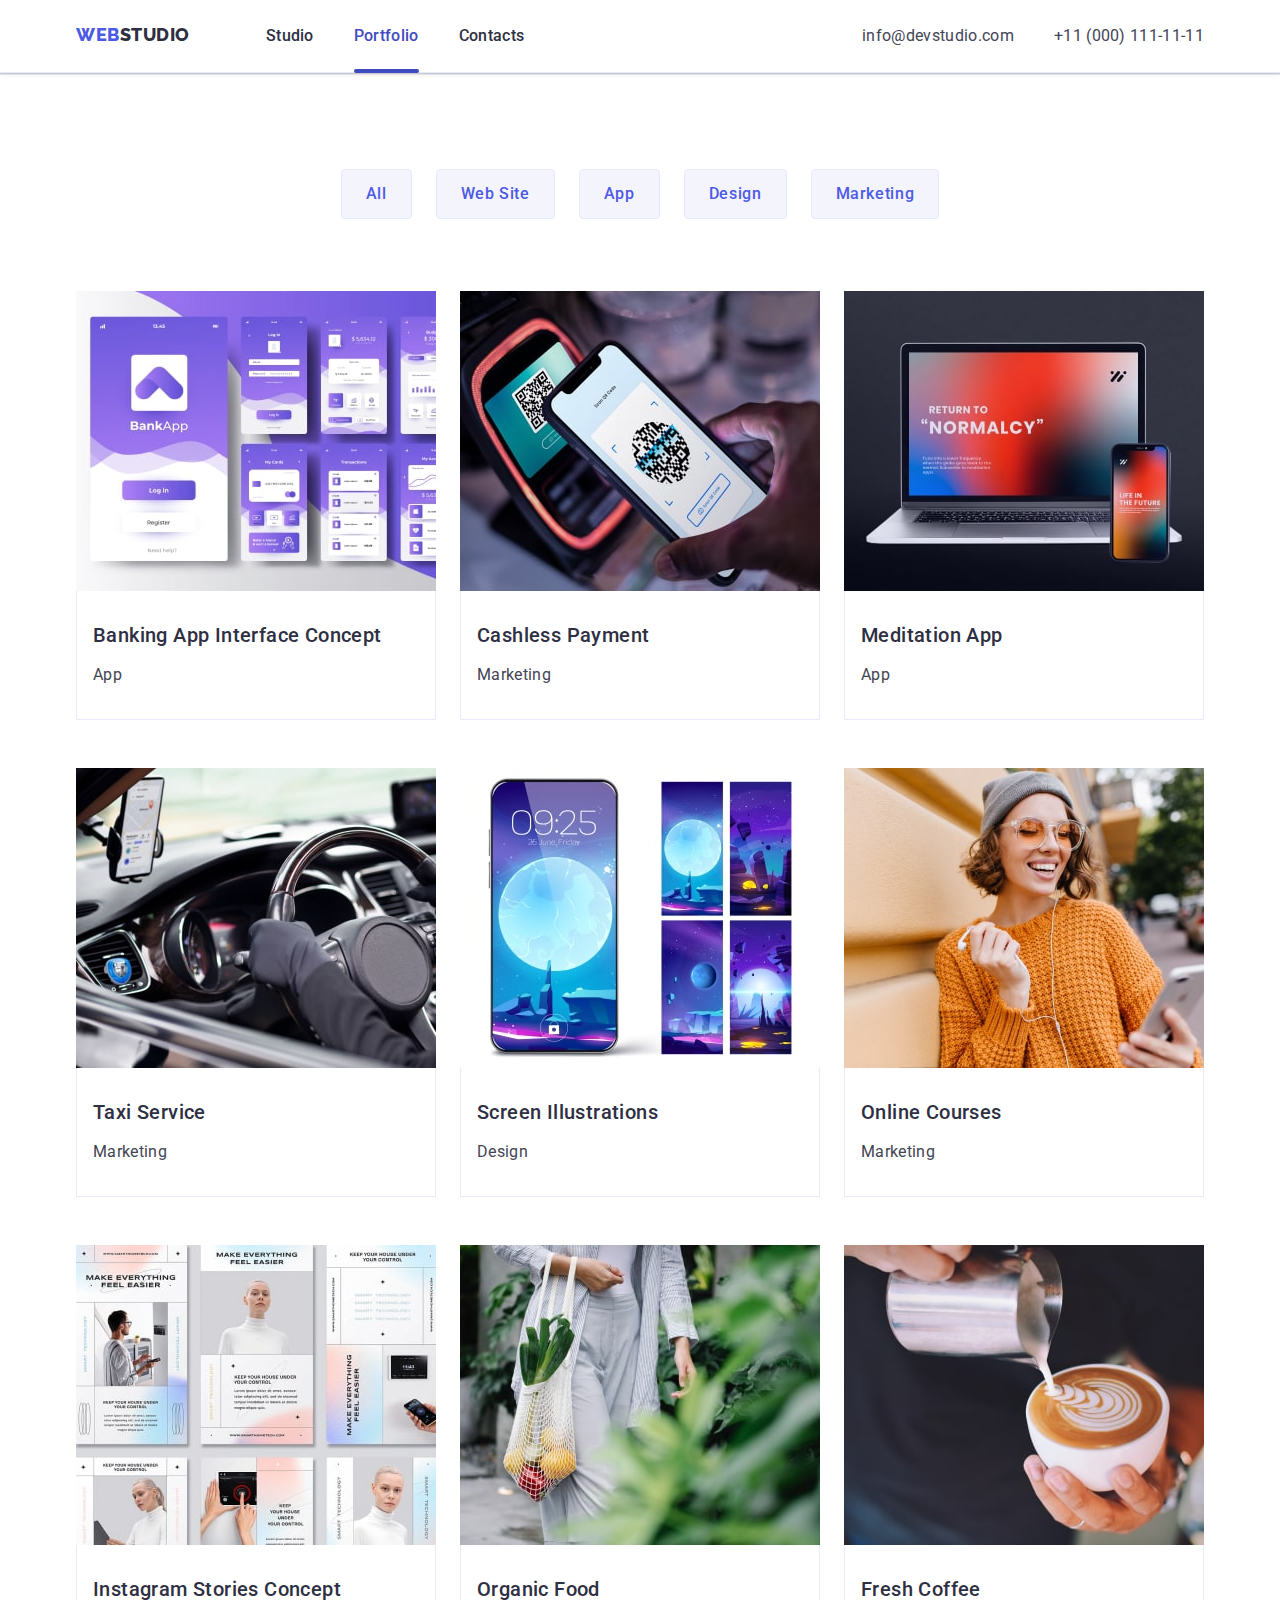
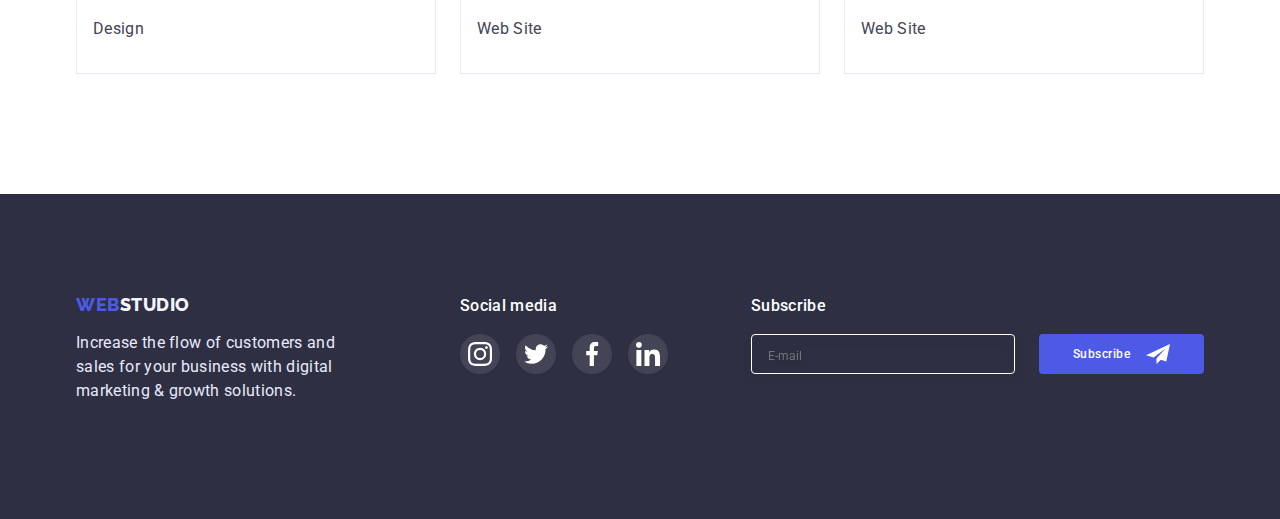
==== portfolio.html @ e629ff47 "Initial commit" ====
<!DOCTYPE html>
<html lang="en">
  <head>
    <meta charset="UTF-8" />
    <meta http-equiv="X-UA-Compatible" content="IE=edge" />
    <meta name="viewport" content="width=device-width, initial-scale=1.0" />
    <title>Portfolio</title>
    <link rel="preconnect" href="https://fonts.googleapis.com" />
    <link rel="preconnect" href="https://fonts.gstatic.com" crossorigin />
    <link href="https://fonts.googleapis.com/css2?family=Raleway:wght@800&family=Roboto:wght@400;500;700&display=swap" rel="stylesheet" />
    <!-- normalizer -->
    <link rel="stylesheet" href="https://cdnjs.cloudflare.com/ajax/libs/modern-normalize/1.1.0/modern-normalize.min.css" />
    <!--  -->
    <link rel="stylesheet" href="./css/styles.css" />
  </head>
  <body>
    <!--! the HEADER for everyone -->
    <header class="header-site">
      <div class="container header-container">
        <nav class="nav-site">
          <!-- Logo -->
          <a class="logo link" href="./index.html">Web<span class="logo-studio-header">Studio</span> </a>
          <ul class="menu list">
            <li class="menu-item"><a class="menu-link link" href="./index.html">Studio</a></li>
            <li class="menu-item"><a class="menu-link link current" href="./portfolio.html">Portfolio</a></li>
            <li class="menu-item"><a class="menu-link link" href="">Contacts</a></li>
            <!-- current вказує на поточну сторінку -->
          </ul>
        </nav>
        <address class="contacts">
          <ul class="contacts-list list">
            <li class="contacts-item"><a class="contacts-link link" href="mailto:info@devstudio.com">info@devstudio.com</a></li>
            <li class="contacts-item"><a class="contacts-link link" href="tel:+110001111111">+11 (000) 111-11-11</a></li>
          </ul>
        </address>
      </div>
    </header>
    <!--! MAIN -->
    <main>
      <!--? Our projects -->
      <section class="projects">
        <div class="container">
          <!-- Hidden header -->
          <h1 class="hidden-header">Portfolio</h1>
          <!-- Filter -->
          <ul class="selection-portfolio list">
            <li class="selection-item"><button class="selection-btn" type="button">All</button></li>
            <li class="selection-item"><button class="selection-btn" type="button">Web Site</button></li>
            <li class="selection-item"><button class="selection-btn" type="button">App</button></li>
            <li class="selection-item"><button class="selection-btn" type="button">Design</button></li>
            <li class="selection-item"><button class="selection-btn" type="button">Marketing</button></li>
          </ul>
          <!-- Photo gallery of projects -->
          <ul class="projects-list list">
            <li cl.ass="projects-item">
              <a class="projects-link link" href="">
                <div class="projects_wrapper_overlay">
                  <img src="./images/portfolio/banking-app-interface11.jpg" alt="Banking App Screenshots" width="360" height="300" />
                  <p class="projects_overlay">14 Stylish and User-Friendly App Design Concepts · Task Manager App · Calorie Tracker App · Exotic Fruit Ecommerce App · Cloud Storage App</p>
                </div>
                <div class="projects-info">
                  <h2 class="subtitle">Banking App Interface Concept</h2>
                  <p class="projects-text">App</p>
                </div>
              </a>
            </li>
            <li cl.ass="projects-item">
              <a class="projects-link link" href="">
                <div class="projects_wrapper_overlay">
                  <img src="./images/portfolio/cashless-payment12.jpg" alt="laptop and phone with cashless payment application" width="360" height="300" />
                  <p class="projects_overlay">14 Stylish and User-Friendly App Design Concepts · Task Manager App · Calorie Tracker App · Exotic Fruit Ecommerce App · Cloud Storage App</p>
                </div>
                <div class="projects-info">
                  <h2 class="subtitle">Cashless Payment</h2>
                  <p class="projects-text">Marketing</p>
                </div>
              </a>
            </li>
            <li cl.ass="projects-item">
              <a class="projects-link link" href="">
                <div class="projects_wrapper_overlay">
                  <img src="./images/portfolio/meditaion-app13.jpg" alt="laptop and phone with meditation app" width="360" height="300" />
                  <p class="projects_overlay">14 Stylish and User-Friendly App Design Concepts · Task Manager App · Calorie Tracker App · Exotic Fruit Ecommerce App · Cloud Storage App</p>
                </div>
                <div class="projects-info">
                  <h2 class="subtitle">Meditation App</h2>
                  <p class="projects-text">App</p>
                </div>
              </a>
            </li>
            <li cl.ass="projects-item">
              <a class="projects-link link" href="">
                <div class="projects_wrapper_overlay">
                  <img src="./images/portfolio/taxi-service21.jpg" alt="taxi app phone" width="360" height="300" />
                  <p class="projects_overlay">14 Stylish and User-Friendly App Design Concepts · Task Manager App · Calorie Tracker App · Exotic Fruit Ecommerce App · Cloud Storage App</p>
                </div>
                <div class="projects-info">
                  <h2 class="subtitle">Taxi Service</h2>
                  <p class="projects-text">Marketing</p>
                </div>
              </a>
            </li>
            <li cl.ass="projects-item">
              <a class="projects-link link" href="">
                <div class="projects_wrapper_overlay">
                  <img src="./images/portfolio/screen-illustrations22.jpg" alt="phone screen pictures" width="360" height="300" />
                  <p class="projects_overlay">14 Stylish and User-Friendly App Design Concepts · Task Manager App · Calorie Tracker App · Exotic Fruit Ecommerce App · Cloud Storage App</p>
                </div>
                <div class="projects-info">
                  <h2 class="subtitle">Screen Illustrations</h2>
                  <p class="projects-text">Design</p>
                </div>
              </a>
            </li>
            <li cl.ass="projects-item">
              <a class="projects-link link" href="">
                <div class="projects_wrapper_overlay">
                  <img src="./images/portfolio/online-courses23.jpg" alt="girl looking at the phone" width="360" height="300" />
                  <p class="projects_overlay">14 Stylish and User-Friendly App Design Concepts · Task Manager App · Calorie Tracker App · Exotic Fruit Ecommerce App · Cloud Storage App</p>
                </div>
                <div class="projects-info">
                  <h2 class="subtitle">Online Courses</h2>
                  <p class="projects-text">Marketing</p>
                </div>
              </a>
            </li>
            <li class="projects-item">
              <a class="projects-link link" href="">
                <div class="projects_wrapper_overlay">
                  <img src="./images/portfolio/instagram-concept31.jpg" alt="instagram stories" width="360" height="300" />
                  <p class="projects_overlay">14 Stylish and User-Friendly App Design Concepts · Task Manager App · Calorie Tracker App · Exotic Fruit Ecommerce App · Cloud Storage App</p>
                </div>
                <div class="projects-info">
                  <h2 class="subtitle">Instagram Stories Concept</h2>
                  <p class="projects-text">Design</p>
                </div>
              </a>
            </li>
            <li cl.ass="projects-item">
              <a class="projects-link link" href="">
                <div class="projects_wrapper_overlay">
                  <img src="./images/portfolio/organic-food32.jpg" alt="fruits and vegetables in a bag" width="360" height="300" />
                  <p class="projects_overlay">14 Stylish and User-Friendly App Design Concepts · Task Manager App · Calorie Tracker App · Exotic Fruit Ecommerce App · Cloud Storage App</p>
                </div>
                <div class="projects-info">
                  <h2 class="subtitle">Organic Food</h2>
                  <p class="projects-text">Web Site</p>
                </div>
              </a>
            </li>
            <li cl.ass="projects-item">
              <a class="projects-link link" href="">
                <div class="projects_wrapper_overlay">
                  <img src="./images/portfolio/fresh-coffee33.jpg" alt="cup of coffee" width="360" height="300" />
                  <p class="projects_overlay">14 Stylish and User-Friendly App Design Concepts · Task Manager App · Calorie Tracker App · Exotic Fruit Ecommerce App · Cloud Storage App</p>
                </div>
                <div class="projects-info">
                  <h2 class="subtitle">Fresh Coffee</h2>
                  <p class="projects-text">Web Site</p>
                </div>
              </a>
            </li>
          </ul>
        </div>
      </section>
    </main>
    <!--! the FOOTER for everyone -->
    <footer class="footer-site">
      <div class="container footer-cotainer">
        <!-- Logo -->
        <div class="footer-info">
          <a class="logo logo-footer link" href="./index.html">Web<span class="logo-studio-footer">Studio</span> </a>
          <p class="footer-text">Increase the flow of customers and sales for your business with digital marketing & growth solutions.</p>
        </div>

        <!-- footer contacts in social networks footer -->
        <div class="footer-social-icon">
          <h4 class="footer-social-title">Social media</h4>
          <ul class="footer-social-icon-list list">
            <li class="footer-social-icon-item">
              <a class="footer-social-icon-link" href="#">
                <svg class="footer-social-icon-img">
                  <use href="./images/decor/icons.svg#icon-instagram"></use>
                </svg>
              </a>
            </li>
            <li class="footer-social-icon-item">
              <a class="footer-social-icon-link" href="#">
                <svg class="footer-social-icon-img">
                  <use href="./images/decor/icons.svg#icon-twitter"></use>
                </svg>
              </a>
            </li>
            <li class="footer-social-icon-item">
              <a class="footer-social-icon-link" href="#">
                <svg class="footer-social-icon-img">
                  <use href="./images/decor/icons.svg#icon-facebook"></use>
                </svg>
              </a>
            </li>
            <li class="footer-social-icon-item">
              <a class="footer-social-icon-link" href="#">
                <svg class="footer-social-icon-img">
                  <use href="./images/decor/icons.svg#icon-linkedin"></use>
                </svg>
              </a>
            </li>
          </ul>
        </div>
        <!-- / footer contacts in social networks -->

        <!-- ********** footer-subscribe-form****** -->

        <form class="footer-subscribe-form">
          <p class="subscribe-text">Subscribe</p>

          <div class="subscribe-wrapper">
            <input class="footer-subscribe-input" name="subscribe-email" type="email" required placeholder="E-mail" />
            <button type="submit" class="subscribe-btn">
              Subscribe
              <svg class="icon-subscribe-btn">
                <use href="./images/decor/icons.svg#icon-subscribe"></use>
              </svg>
            </button>
          </div>
        </form>

        <!-- ********** / footer-subscribe-form****** -->
      </div>
    </footer>
  </body>
</html>
---- css/styles.css ----
:root {
  --color-dark: #2e2f42;
  --color-text: #434455;
  --color-primary-brand: #4d5ae5;
  --color-pressed-state: #404bbf;
  --color-accent: #e7e9fc;
  --color-light: #f4f4fd;
  --color-title-site: #ffffff;
  --color-grey-icon: #8e8f99;
  --color-window: #fcfcfc;
  --default-big-gap: 120px;
  --default-small-gap: 24px;
  --transition-dur-and-fun: 250ms cubic-bezier(0.4, 0, 0.2, 1);
}

body {
  font-family: "Roboto", sans-serif;
  /* paragraph text color */
  font-size: 16px;
  line-height: 1.5;
  letter-spacing: 0.02em;
  color: var(--color-text);
}

/*! ********************** COMPONENTS ***********************/
h1,
h2,
h3,
h4 p {
  margin-top: 0;
  margin-bottom: 0;
}

img {
  display: block;
  max-width: 100%;
  height: auto;
}

button {
  cursor: pointer;
}

.list {
  list-style: none;
  margin-top: 0;
  margin-bottom: 0;
  padding-left: 0;
}

.link {
  text-decoration: none;
}
.container {
  width: 1158px;
  padding-left: 15px;
  padding-right: 15px;
  margin: 0 auto;
}
.hidden-header {
  /* display: none; */
  position: absolute;
  width: 1px;
  height: 1px;
  margin: -1px;
  border: 0;
  padding: 0;
  white-space: nowrap;
  clip-path: inset(100%);
  clip: rect(0 0 0 0);
  overflow: hidden;
}

.subtitle {
  margin-bottom: calc(var(--default-small-gap) / 3);
  font-weight: 500;
  font-size: 20px;
  line-height: 1.2;
  letter-spacing: 0.02em;
  color: var(--color-dark);
}
.title {
  margin-bottom: calc(3 * (var(--default-small-gap)));
  font-size: 36px;
  line-height: 1.11;
  letter-spacing: 0.02em;
  text-transform: capitalize;
  color: var(--color-dark);
  text-align: center;
}
.profession {
  font-size: 16px;
}

/* Хоч ця якість по замовченню від браузера + наслідується від body але задала чтоб виконати вимоги автоперевірки */
/*! ********************** / COMPONENTS ***********************/

/*! ***************** HEADER (for everyone)******************/
.header-site {
  padding-top: var(--default-small-gap);
  padding-bottom: var(--default-small-gap);
  background-color: var(--color-title-site);
  border-bottom: 1px solid var(--color-accent);
  box-shadow: 0px 2px 1px rgba(46, 47, 66, 0.08), 0px 1px 1px rgba(46, 47, 66, 0.16), 0px 1px 6px rgba(46, 47, 66, 0.08);
}

.header-container {
  display: flex;
  justify-content: space-between;
  align-items: center;
}

.nav-site {
  display: flex;
}

/*?============== Logo  ==============*/
/*== components for all logs ==*/
.logo {
  margin-right: 76px;
  font-family: "Raleway", sans-serif;
  font-weight: 800;
  font-size: 18px;
  line-height: 1.17;
  /* Хоч на проекті у figma стоїть 24рх. А 24:18 =1.33 але задала  1.17чтоб виконати вимоги автоперевірки */
  text-transform: uppercase;
  letter-spacing: 0.03em;
  color: var(--color-primary-brand);
}

/*== / for all logs ==*/

.logo-studio-header {
  color: var(--color-dark);
}

/*?============== / Logo  ==============*/

/*?============== Menu  ==============*/
.menu-link {
  font-weight: 500;
  font-size: 16px;
  line-height: 1.5;
  letter-spacing: 0.02em;
  color: var(--color-dark);
  transition: color var(--transition-dur-and-fun);
  position: relative;
}

.menu-link:hover,
.menu-link:focus,
.menu-link:active {
  color: var(--color-pressed-state);
}

.menu {
  display: flex;
  gap: 40px;
}

.current::after {
  content: "";
  display: block;
  width: 100%;
  height: 4px;
  background: var(--color-pressed-state);
  border-radius: 2px;

  position: absolute;
  left: 0;
  bottom: 0;
  transform: translateY(28px);
}

.menu-link.current {
  color: var(--color-pressed-state);
}

/*?============== / Menu  ==============*/

/*?============== Contacts  ==============*/

.contacts {
  font-style: normal;
}

.contacts-list {
  display: flex;
  gap: 40px;
}

.contacts-link {
  line-height: 1.5;
  letter-spacing: 0.02em;
  color: var(--color-text);
  transition: color var(--transition-dur-and-fun);
}

.contacts-link:hover,
.contacts-link:focus {
  color: var(--color-pressed-state);
}

/*?============== / Contacts  ==============*/
/*! ********************** / HEADER ***********************/

/*%%%%%%%%%%%%%%%%%%%%%%%% MAIN PAGE %%%%%%%%%%%%%%%%%%%%%%%%*/

/*! ********************** MAIN INDEX  ***********************/
/*?============== Hero  ==============*/
.hero {
  background-color: var(--color-dark);
  background-image: linear-gradient(rgba(46, 47, 66, 0.7), rgba(46, 47, 66, 0.7)), url(../images/decor/hero.jpg);

  background-position: center;
  background-size: cover;
  background-repeat: no-repeat;

  max-width: 1440px;
  height: 600px;
  margin-left: auto;
  margin-right: auto;
  text-align: center;
  padding-top: 188px;
  padding-bottom: 188px;
}

.title-site {
  display: block;
  max-width: 496px;
  margin: 0 auto calc(2 * var(--default-small-gap));
  font-size: 56px;
  line-height: 1.07;
  text-align: center;
  letter-spacing: 0.02em;
  color: var(--color-title-site);
}

.order-btn {
  padding: 16px 32px;
  min-width: 169px;
  background: var(--color-primary-brand);
  box-shadow: 0px 4px 4px rgba(0, 0, 0, 0.15);
  border-radius: 4px;
  border: none;

  /* Button Text */
  font-family: inherit;
  font-style: normal;
  font-weight: 500;
  font-size: 16px;
  line-height: 1.5;
  letter-spacing: 0.04em;
  color: var(--color-title-site);
  transition: background-color var(--transition-dur-and-fun);
}

.order-btn:hover,
.order-btn:focus {
  background-color: var(--color-pressed-state);
}

/*?============== / 1 Hero  ==============*/

/*?=========== 2 About our company  ===========*/
/* Styles for <h2 class="hidden-header">, <h3 class="subtitle"> are defined in the COMPONENTS section. <p> inherits styles from body */

.about-company {
  padding-top: var(--default-big-gap);
  padding-bottom: var(--default-big-gap);
}

.about-company-list {
  display: flex;
  gap: var(--default-small-gap);
}

.about-company-item {
  width: calc((100% -3 * var(--default-small-gap)) / 4);
}

/* .about-company-item:not(:last-child) {
  margin-right: 24px;
} */
.about-company-icon {
  display: flex;

  /* width: 264px; */

  height: 112px;
  padding: 0;
  margin-bottom: 8px;
  background: var(--color-light);
  border-radius: 4px;
  justify-content: center;
  align-items: center;
}

.company-icon {
  width: 64px;
  height: 64px;
}

/*?=========== / About our company  ===========*/

/*?=========== 3 What are we doing  ===========*/
/* Styles for <h2 class="title"> are defined in the COMPONENTS section. */
.doing {
  padding-bottom: var(--default-big-gap);
}

.doing-list {
  display: flex;
  gap: var(--default-small-gap);
}

/* .doing-item:not(:last-child) {
  padding-right: 24px;
} */
/*?=========== / What are we doing  ===========*/

/*?=========== 4 Our Team  ===========*/
.team {
  background-color: var(--color-light);
  padding-top: var(--default-big-gap);
  padding-bottom: var(--default-big-gap);
}

/* Styles for <h2 class="title">,  <h3 class="subtitle"> are defined in the COMPONENTS section. <p> inherits styles from body */

.team-list {
  display: flex;

  gap: var(--default-small-gap);
}

.team-item {
  flex-basis: calc((100% - 3 * var(--default-small-gap)) / 4);
  box-shadow: 0px 1px 6px rgba(46, 47, 66, 0.08), 0px 1px 1px rgba(46, 47, 66, 0.16), 0px 2px 1px rgba(46, 47, 66, 0.08);
  border-radius: 0px 0px 4px 4px;
}

.team-info {
  background-color: var(--color-title-site);
  text-align: center;
  padding: 32px 0;
  border-radius: 0px 0px 4px 4px;
}

/* .team-item:not(:last-child) {
  margin-right: 24px;
} */
.profession {
  text-align: center;
  margin-bottom: calc(var(--default-small-gap) / 3);
}

/* <!-- contacts in social networks --> */

.social-icon-list {
  display: flex;
  margin: 0;
  padding: 0;

  justify-content: center;
  gap: var(--default-small-gap);
}

.social-icon-item {
  width: 40px;
  height: 40px;
}

.social-icon-link {
  width: 100%;
  height: 100%;
  margin: 0;
  padding: 0;
  display: flex;
  border-radius: 50%;
  background: var(--color-primary-brand);
  display: flex;
  align-items: center;
  justify-content: center;
  transition: background-color var(--transition-dur-and-fun);
}

.social-icon-img {
  width: 16px;
  height: 16px;
  fill: var(--color-title-site);
}

.social-icon-link:hover {
  background: var(--color-pressed-state);
}

/* <!-- /contacts in social networks --> */
/*?=========== / Our Team  ===========*/

/*?=========== 5 Customers  ===========*/

.customers {
  padding-top: var(--default-big-gap);
  padding-bottom: var(--default-big-gap);
  padding-left: auto;
  padding-right: auto;
}

.customers-list {
  display: flex;
  gap: var(--default-small-gap);
  margin: 0;
  padding: 0;
}

.customers-item {
  align-items: center;
  width: calc((100% - 5 * var(--default-small-gap)) / 6);
}

.customers-link {
  display: block;
  margin: 0;
  padding: 0;
  height: 88px;
  border: 1px solid var(--color-grey-icon);
  border-radius: 4px;
  display: flex;
  justify-content: center;
  align-items: center;
  /* //// */
  color: var(--color-grey-icon);
  transition: border var(--transition-dur-and-fun), color var(--transition-dur-and-fun);
}

.customers-img {
  width: 104px;
  height: 56px;
  /* fill: var(--color-grey-icon); */
  fill: currentColor;
}

.customers-link:hover,
.customers-link:focus,
.customers-link:active {
  border: 1px solid var(--color-pressed-state);
  color: var(--color-pressed-state);
}

/*! ********************* / MAIN INDEX *********************/

/*%%%%%%%%%%%%%%%%%%%%%%%% / MAIN PAGE %%%%%%%%%%%%%%%%%%%%%%%%*/

/*%%%%%%%%%%%%%%%%%%%%%%%% PORTFOLIO %%%%%%%%%%%%%%%%%%%%%%%%*/
/*! ********************  MAIN PORTFOLIO*********************/
/*?=========== Our projects  ===========*/

/* Styles for <h2 class="hidden-header">,  are defined in the COMPONENTS section. */
/*?============== Filter ==============*/

.projects {
  padding-top: 96px;
  padding-bottom: var(--default-big-gap);
}

.selection-portfolio {
  display: flex;
  justify-content: center;
  gap: var(--default-small-gap);
  margin-bottom: 72px;
}

.selection-btn {
  background: var(--color-light);
  border: 1px solid var(--color-accent);
  border-radius: 4px;
  padding: 12px 24px;

  /* Button Text */
  font-family: inherit;
  font-weight: 500;
  font-size: 16px;
  line-height: 1.5;
  letter-spacing: 0.04em;
  color: var(--color-primary-brand);
  box-shadow: none;

  transition: background-color var(--transition-dur-and-fun), color var(--transition-dur-and-fun), box-shadow var(--transition-dur-and-fun), border-color var(--transition-dur-and-fun);
}

.selection-btn:hover,
.selection-btn:focus {
  background-color: var(--color-pressed-state);
  color: var(--color-title-site);
  box-shadow: 0px 3px 1px rgba(0, 0, 0, 0.1), 0px 2px 1px rgba(0, 0, 0, 0.08), 0px 2px 2px rgba(0, 0, 0, 0.12);
  border-color: var(--color-pressed-state);
}

.selection-btn {
  cursor: pointer;
}

/*?============== / Filter ==============*/

/*?========= /Photo gallery of projects ==========*/

.projects-list {
  display: flex;
  flex-wrap: wrap;
  gap: calc(2 * var(--default-small-gap)) var(--default-small-gap);
}

.projects-item {
  flex-basis: calc((100% - 2 * var(--default-small-gap)) / 3);
}

.projects-link {
  display: block;
  box-shadow: none;
  transition: box-shadow var(--transition-dur-and-fun);
}

.projects-link:hover {
  box-shadow: 0px 1px 6px rgba(46, 47, 66, 0.08), 0px 1px 1px rgba(46, 47, 66, 0.16), 0px 2px 1px rgba(46, 47, 66, 0.08);
}

.projects-info {
  padding: 32px 16px;
  width: 100%;
  background: var(--color-title-site);
  border-left: 1px solid var(--color-accent);
  border-bottom: 1px solid var(--color-accent);
  border-right: 1px solid var(--color-accent);
}

/* Styles for  <h2 class="subtitle"> are defined in the COMPONENTS section. <p> inherits styles from body (except color)*/
.projects-text {
  color: var(--color-text);
  margin-bottom: 0;
}
.projects_wrapper_overlay {
  padding: 0;
  margin: 0;
  position: relative;
  overflow: hidden;
}

.projects_overlay {
  position: absolute;
  top: 0;
  left: 0;
  margin: 0;
  width: 100%;
  height: 100%;
  padding: 40px 32px 0 32px;

  background-color: var(--color-primary-brand);
  color: var(--color-light);
  overflow: auto;
  transform: translateY(100%);
  transition: transform var(--transition-dur-and-fun);
}

.projects-link:hover .projects_overlay,
.projects-link:focus .projects_overlay {
  transform: translateY(0%);
}

/*?========= / Photo gallery of projects ==========*/
/*! ******************** / MAIN PORTFOLIO *********************/
/*%%%%%%%%%%%%%%%%%%%%%%%% /PORTFOLIO %%%%%%%%%%%%%%%%%%%%%%%%*/

/*! ***************** FOOTER (for everyone)******************/
.footer-site {
  background: var(--color-dark);
  padding-top: 100px;
  padding-bottom: 100px;
  padding-right: 0;
  padding-left: 0;
  max-width: 1440px;
  margin-left: auto;
  margin-right: auto;
}

.footer-cotainer {
  display: flex;
}

.logo-footer {
  display: block;
  margin-right: 0;
  margin-bottom: 16px;
}

.logo-studio-footer {
  color: var(--color-light);
}

.footer-text {
  color: var(--color-accent);
}

.footer-info {
  max-width: 264px;
  margin-right: var(--default-big-gap);
}

/*************** footer-social-icon *************/
/* .footer-social-icon {
  width: 208px;
  height: 80px;
  margin-right: 80px;
} */

.footer-social-title {
  margin-top: 0;
  margin-bottom: 16px;
  font-style: normal;
  font-weight: 500;
  font-size: 16px;
  line-height: 1.5em;
  letter-spacing: 0.02em;

  color: var(--color-title-site);
}

.footer-social-icon-list {
  display: flex;
  justify-content: center;
  gap: 16px;
}

.footer-social-icon-item {
  width: 40px;
  height: 40px;
}

.footer-social-icon-link {
  width: 100%;
  height: 100%;
  margin: 0;
  padding: 0;
  display: flex;
  border-radius: 50%;
  background-color: rgba(255, 255, 255, 0.1);
  display: flex;
  align-items: center;
  justify-content: center;
  transition: background-color var(--transition-dur-and-fun);
}

.footer-social-icon-img {
  width: 24px;
  height: 24px;
  fill: var(--color-title-site);
}
.footer-social-icon-link:focus,
.footer-social-icon-link:hover {
  background-color: #31d0aa;
}
/*************** /footer-social-icon *************/

/************** footer-subscribe-form  ********/

.footer-subscribe-form {
  width: 453px;
  height: 80px;
  margin-left: auto;
  display: flex;
  flex-direction: column;
  justify-content: start;
  width: 453px;
  padding: 0;
  height: 80px;
}
.subscribe-wrapper {
  display: flex;
  gap: var(--default-small-gap);
}
.subscribe-text {
  margin-top: 0;
  margin-bottom: 16px;
  font-weight: 500;
  font-size: 16px;
  line-height: 1.5;
  letter-spacing: 0.02em;
  color: var(--color-title-site);
}

.footer-subscribe-input {
  width: 264px;
  height: 40px;
  padding: 8px 16px;
  border: 1px solid var(--color-title-site);
  filter: drop-shadow(0px 4px 4px rgba(0, 0, 0, 0.15));
  border-radius: 4px;
  background-color: transparent;
}
.footer-subscribe-input {
  color: var(--color-title-site);
}
.footer-subscribe-input::placeholder {
  font-size: 12px;
  line-height: 2;
}
.subscribe-btn {
  display: flex;
  height: 40px;
  min-width: 165px;
  align-items: center;
  justify-content: center;
  padding: 8px var(--default-small-gap);

  background: var(--color-primary-brand);
  border-radius: 4px;
  border: none;
  font-weight: 500;
  line-height: 1.5;
  letter-spacing: 0.04em;
  color: var(--color-title-site);
  font-size: 12px;
  line-height: 1.17;
  letter-spacing: 0.04em;
  transition: background-color var(--transition-dur-and-fun);
}
.icon-subscribe-btn {
  margin-left: 16px;
  width: 24px;
  height: 24px;
  fill: var(--color-title-site);
}

.subscribe-btn:hover,
.subscribe-btn:focus {
  background-color: var(--color-pressed-state);
}

/**********  / footer-subscribe-form  ********/
/*! ******************* / FOOTER ********************/

/*! <!--!#######  MODAL WINDOW    ####### --> */
.backdrop {
  position: fixed;
  left: 0;
  top: 0;
  width: 100%;
  height: 100%;
  background-color: rgba(46, 47, 66, 0.4);
  z-index: 100;
  opacity: 1;
  transition: opacity var(--transition-dur-and-fun), transform var(--transition-dur-and-fun);
}

.backdrop.is-hidden {
  opacity: 0;
  pointer-events: none;
  opacity: hidden;
}

.backdrop.is-hidden .modal {
  transform: translate(-50%, -50%) scale(0.25);
}

.modal {
  position: absolute;
  min-width: 408px;
  /* min-height: 584px; */
  padding: 72px var(--default-small-gap) var(--default-small-gap);
  top: 50%;
  left: 50%;
  transform: translate(-50%, -50%) scale(1);
  background: var(--color-window);
  box-shadow: 0px 1px 1px rgba(0, 0, 0, 0.14), 0px 1px 3px rgba(0, 0, 0, 0.12), 0px 2px 1px rgba(0, 0, 0, 0.2);
  border-radius: 4px;
  transition: transform var(--transition-dur-and-fun);
}

.modal-close-btn {
  position: absolute;
  top: var(--default-small-gap);
  right: var(--default-small-gap);

  display: flex;
  justify-content: center;
  align-items: center;

  width: var(--default-small-gap);
  height: var(--default-small-gap);

  background: var(--color-accent);
  border: 1px solid rgba(0, 0, 0, 0.1);
  border-radius: 50%;

  padding: 0;

  transition: background-color var(--transition-dur-and-fun), fill var(--transition-dur-and-fun);
}

.modal-close-btn:hover,
.modal-close-btn:focus {
  background-color: var(--color-pressed-state);
  fill: var(--color-title-site);
}

.close {
  width: calc(var(--default-small-gap) / 3);
  height: calc(var(--default-small-gap) / 3);
}
/*[][][][][][] modal-form [][][][][][]*/

.modal-form {
  display: flex;
  flex-direction: column;
}

.modal-text {
  margin-top: 0;
  margin-bottom: 16px;
  font-weight: 500;
  line-height: 1.5;
  text-align: center;
  letter-spacing: 0.02em;
  color: var(--color-dark);
}

.modal-label {
  display: flex;
  flex-direction: column;
}
.label-text {
  font-size: 12px;
  line-height: 1.17;
  letter-spacing: 0.04em;
  color: var(--color-grey-icon);
  margin-bottom: calc(var(--default-small-gap) / 6);
}

.modal-label:nth-last-child(4) {
  margin-bottom: 16px;
}

.modal-input {
  width: 100%;
  height: 40px;
  padding-left: 34px;
  border: 1px solid rgba(46, 47, 66, 0.4);
  border-radius: 4px;
  transition: border-color var(--transition-dur-and-fun);
  margin-bottom: calc(var(--default-small-gap) / 3);
}

.modal-input:focus {
  outline: none;
  border-color: var(--color-primary-brand);
}

.modal-input-wrapper {
  position: relative;
}

.modal-input-icon {
  position: absolute;
  width: 18px;
  height: 18px;
  left: 16px;
  top: calc(50% - (var(--default-small-gap) / 6));
  transform: translateY(-50%);
  fill: var(--color-dark);
  transition: fill var(--transition-dur-and-fun);
}

.modal-input:focus-within + .modal-input-icon {
  fill: var(--color-primary-brand);
}

.modal-comment {
  resize: none;
  width: 100%;
  height: 120px;
  padding: 8px 16px;

  border: 1px solid rgba(46, 47, 66, 0.4);
  border-radius: 4px;
  transition: border-color var(--transition-dur-and-fun);
}

.modal-comment::placeholder {
  font-size: 12px;
  line-height: 1.17;
  letter-spacing: 0.04em;
  color: rgba(46, 47, 66, 0.4);
}

.modal-comment:focus {
  outline: none;
  border-color: var(--color-primary-brand);
}

.modal-label-checkbox {
  display: flex;
  align-items: center;
  margin-bottom: var(--default-small-gap);
}
.modal-label-checkbox::before {
  content: "";
  display: inline-block;
  width: 16px;
  height: 16px;
  margin-right: 8px;
  border: 1px solid rgba(46, 47, 66, 0.4);
  border-radius: 2px;
}

.modal-checkbox:checked + .modal-label-checkbox::before {
  border: none;
  background-image: url(../images/decor/checkbox.svg);
  background-color: var(--color-pressed-state);
  background-size: contain;
}
.modal-checkbox:focus + .modal-label-checkbox::before {
  border-color: var(--color-pressed-state);
}
.policy-link {
  line-height: 1.33;
  letter-spacing: 0.04em;
  color: var(--color-primary-brand);
}

.modal-send-btn {
  display: block;
  margin: 0 auto;
  border: none;
  bottom: var(--default-small-gap);
  width: 169px;
  height: 56px;
  background: var(--color-primary-brand);
  box-shadow: 0px 4px 4px rgba(0, 0, 0, 0.15);
  border-radius: 4px;

  font-weight: 500;
  line-height: 1.5;
  letter-spacing: 0.04em;
  color: var(--color-title-site);
  font-size: 12px;
  line-height: 1.17;
  letter-spacing: 0.04em;
  transition: background-color var(--transition-dur-and-fun);
}

.modal-send-btn:hover,
.modal-send-btn:focus {
  background-color: var(--color-pressed-state);
}

/*! <!--!####### /  modal window    ####### --> */
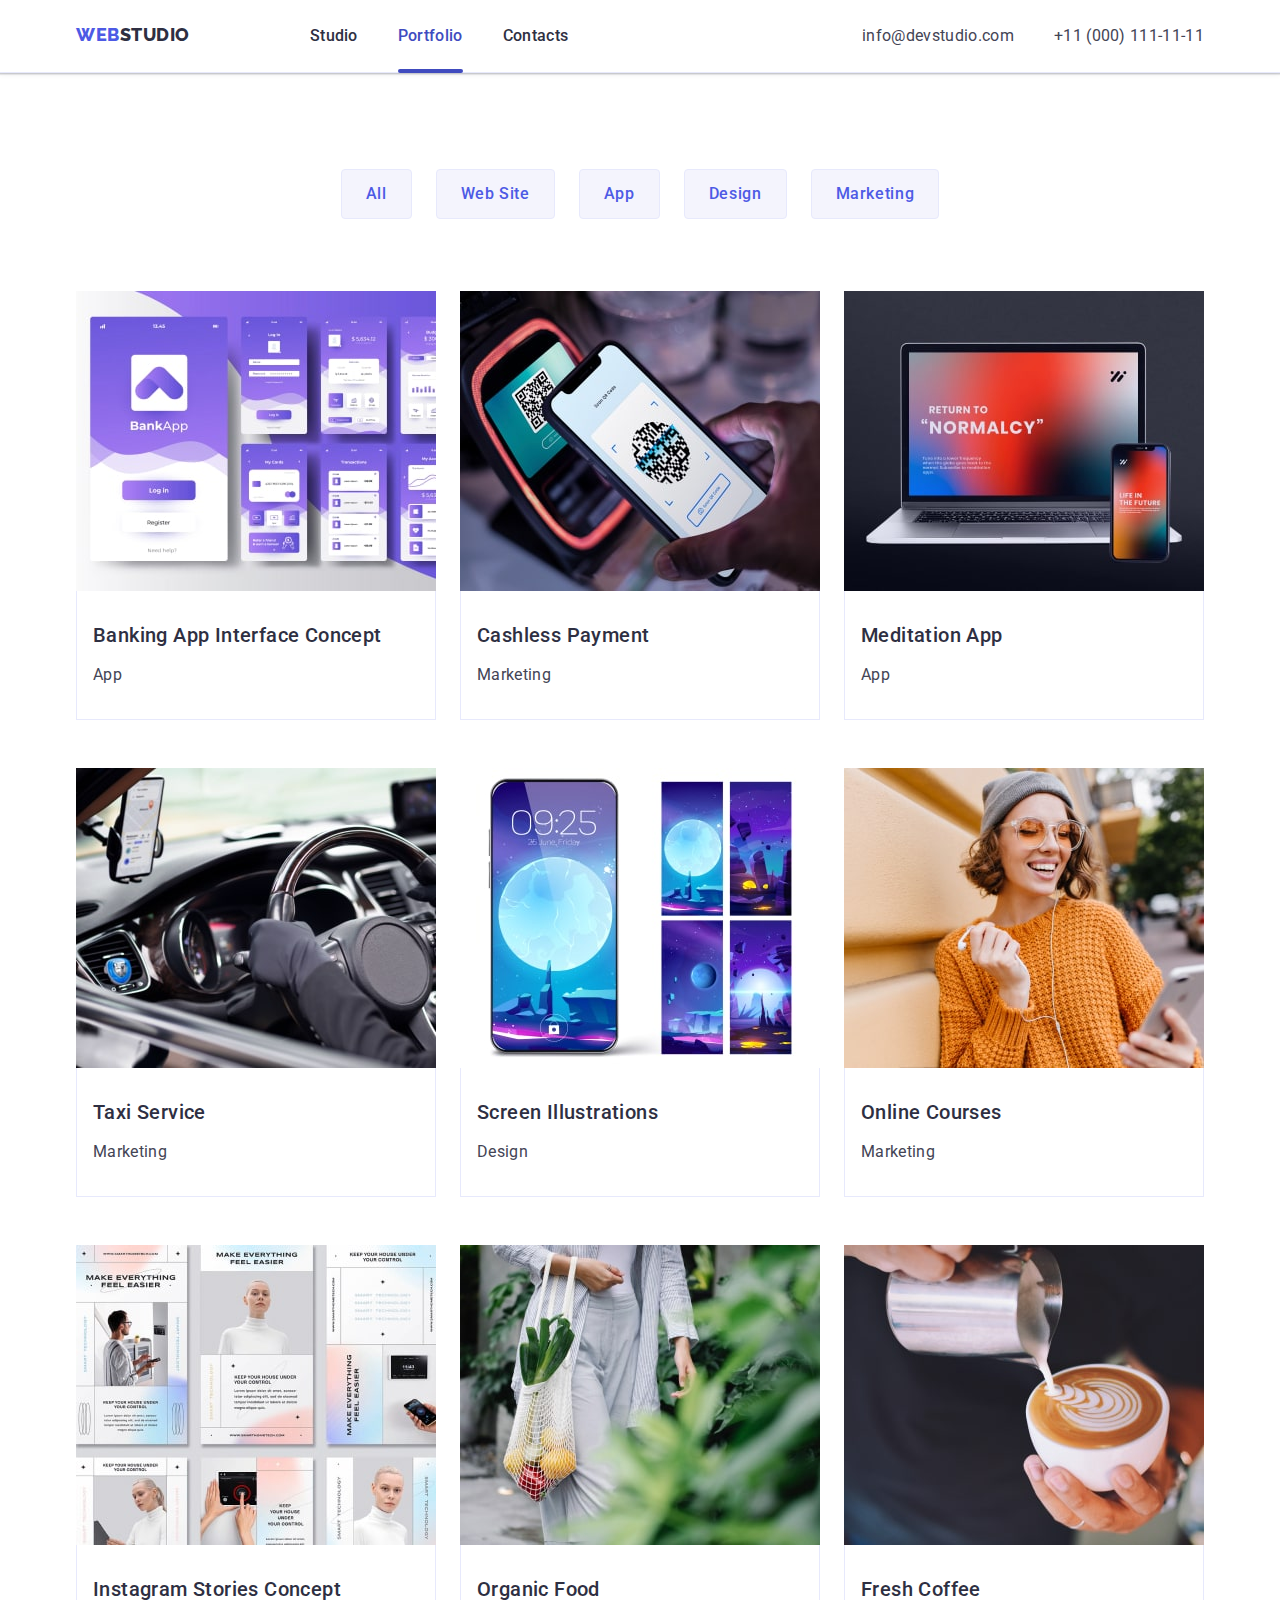
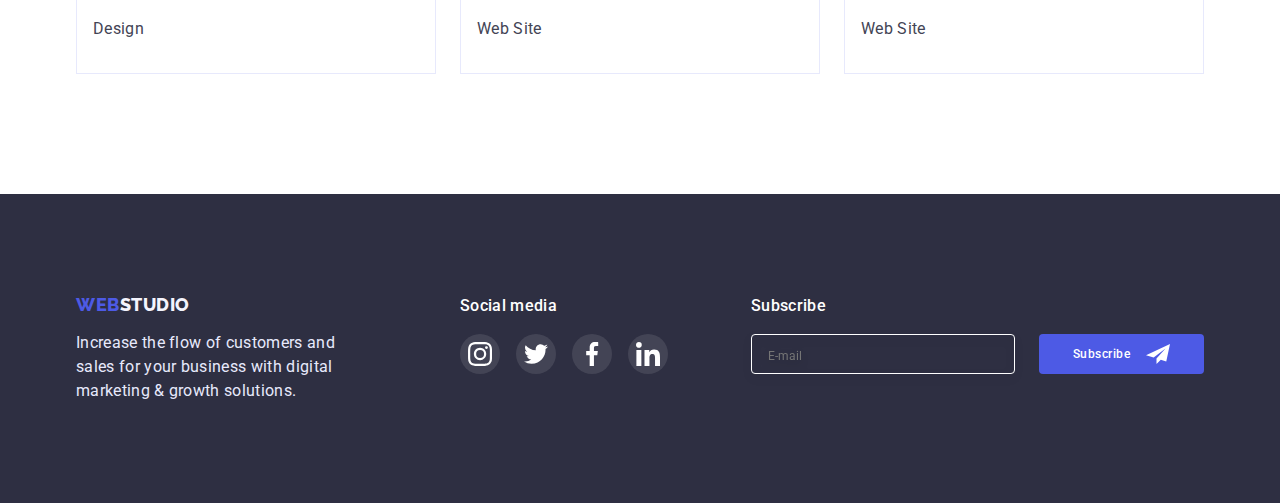
==== commit 00736fd5: "point1" ====
--- a/portfolio.html
+++ b/portfolio.html
@@ -12,6 +12,7 @@
     <link rel="stylesheet" href="https://cdnjs.cloudflare.com/ajax/libs/modern-normalize/1.1.0/modern-normalize.min.css" />
     <!--  -->
     <link rel="stylesheet" href="./css/styles.css" />
+    <link rel="stylesheet" href="./css/media.css" />
   </head>
   <body>
     <!--! the HEADER for everyone -->
--- a/css/media.css
+++ b/css/media.css
@@ -0,0 +1,562 @@
+/* ! @@@@@@@@@@@@@@@@@@@@@@@@@@@@@@@@@@@@@@@@@@@@@@@@@@@@@@@@@@@ */
+/* ! @@@@@@@@@@@@@@@@@@@@@   MOBILE    @@@@@@@@@@@@@@@@@@@@@@@@@ */
+/* ! @@@@@@@@@@@@@@@@@@@@@@@@@@@@@@@@@@@@@@@@@@@@@@@@@@@@@@@@@@@ */
+
+@media screen and (min-width: 320px) {
+  /*?===========  Our Team  ===========*/
+  .team .container {
+    width: 296px;
+    margin-left: auto;
+    margin-right: auto;
+  }
+  /*?=========== / Our Team  ===========*/
+}
+
+@media screen and (min-width: 320px) and (max-width: 479px) {
+  .container {
+    max-width: 428px;
+    margin-left: auto;
+    margin-right: auto;
+  }
+}
+
+@media screen and (min-width: 480px) {
+  .container {
+    width: 428px;
+    margin-left: auto;
+    margin-right: auto;
+  }
+
+  /*! ***************** HEADER (for everyone)******************/
+
+  /*?============== Menu  ==============*/
+
+  /*?============== / Menu  ==============*/
+
+  /*! ********************** / HEADER ***********************/
+
+  /*%%%%%%%%%%%%%%%%%%%%%%%% MAIN PAGE %%%%%%%%%%%%%%%%%%%%%%%%*/
+
+  /*! ********************** MAIN INDEX  ***********************/
+  /*?============== Hero  ==============*/
+  /* у базових стилях */
+  /*?============== / 1 Hero  ==============*/
+  /*?============== 2 About our company  ==============*/
+  /* у базових стилях */
+  /*?============== / 2 About our company  ==============*/
+  /*?===========  Our Team  ===========*/
+  /* умова від 320px */
+
+  /*?=========== / Our Team  ===========*/
+  /** }}}}}}}}}} Закриття умови*/
+}
+
+/*! Налаштування закриті пілся  767px, далі не йдуть!!!!! */
+@media screen and (max-width: 767px) {
+  .menu {
+    display: none;
+  }
+  .contacts {
+    display: none;
+  }
+
+  .mobile-menu-open-btn {
+    margin-left: auto;
+    background-color: transparent;
+    border: none;
+    padding: 0;
+    line-height: 0;
+  }
+  .about-company-list {
+    gap: calc((var(--default-small-gap)) * 3);
+  }
+
+  .about-company .subtitle {
+    text-align: center;
+  }
+
+  .footer-cotainer {
+    justify-content: center;
+    gap: calc((var(--default-small-gap)) * 3);
+  }
+  .footer-subscribe-form {
+    align-items: center;
+    gap: 16px;
+  }
+}
+
+/* ! @@@@@@@@@@@@@@@@@@@@@@@@@@@@@@@@@@@@@@@@@@@@@@@@@@@@@@@@@@@ */
+/* ! @@@@@@@@@@@@@@@@@@@@@   tablet    @@@@@@@@@@@@@@@@@@@@@@@@@ */
+/* ! @@@@@@@@@@@@@@@@@@@@@@@@@@@@@@@@@@@@@@@@@@@@@@@@@@@@@@@@@@@ */
+
+@media screen and (min-width: 768px) {
+  .container {
+    width: 768px;
+  }
+  .mobile-menu-open-btn {
+    display: none;
+  }
+
+  .header-site {
+    padding-top: 16px;
+    padding-bottom: 16px;
+  }
+  .header-container {
+    align-items: center;
+  }
+
+  .nav-site {
+    display: flex;
+  }
+
+  .logo {
+    margin-right: 120px;
+  }
+
+  /*?============== Menu  ==============*/
+  .menu-link {
+    font-weight: 500;
+    font-size: 16px;
+    line-height: 1.5;
+    letter-spacing: 0.02em;
+    color: var(--color-dark);
+    transition: color var(--transition-dur-and-fun);
+    position: relative;
+  }
+
+  .menu-link:hover,
+  .menu-link:focus,
+  .menu-link:active {
+    color: var(--color-pressed-state);
+  }
+
+  .menu {
+    display: flex;
+    gap: 40px;
+  }
+
+  .current::after {
+    content: "";
+    display: block;
+    width: 100%;
+    height: 4px;
+    background: var(--color-pressed-state);
+    border-radius: 2px;
+
+    position: absolute;
+    left: 0;
+    bottom: 0;
+    transform: translateY(28px);
+  }
+
+  .menu-link.current {
+    color: var(--color-pressed-state);
+  }
+
+  /*?============== / Menu  ==============*/
+
+  /*?============== Contacts  ==============*/
+
+  .contacts {
+    display: flex;
+    font-style: normal;
+    margin-left: auto;
+    align-items: center;
+  }
+
+  .contacts-list {
+    display: flex;
+    flex-wrap: wrap;
+  }
+
+  .contacts-item {
+    padding: 0;
+    margin: 0;
+  }
+
+  .contacts-link {
+    font-size: 12px;
+    line-height: 1.17;
+    letter-spacing: 0.04em;
+    color: var(--color-text);
+    transition: color var(--transition-dur-and-fun);
+  }
+
+  .contacts-link:hover,
+  .contacts-link:focus {
+    color: var(--color-pressed-state);
+  }
+
+  /*?============== / Contacts  ==============*/
+
+  /*! ********************** / HEADER ***********************/
+
+  /*%%%%%%%%%%%%%%%%%%%%%%%% MAIN PAGE %%%%%%%%%%%%%%%%%%%%%%%%*/
+
+  /*! ********************** MAIN INDEX  ***********************/
+  /*?============== Hero  ==============*/
+  .hero {
+    background-image: linear-gradient(rgba(46, 47, 66, 0.7), rgba(46, 47, 66, 0.7)), url(../images/decor/hero-tab@2x.jpg);
+    max-width: 768px;
+    height: 436px;
+  }
+
+  @media screen and (min-device-pixel-ratio: 2), screen and (min-resolution: 192dpi), screen and (min-resolution: 2dppx) {
+    .hero {
+      background-image: linear-gradient(rgba(46, 47, 66, 0.7), rgba(46, 47, 66, 0.7)), url(../images/decor/hero-tab@2x.jpg);
+    }
+  }
+
+  .title-site {
+    max-width: 496px;
+    margin-bottom: 36px;
+    font-size: 56px;
+    line-height: 1.07;
+  }
+  /*?============== / 1 Hero  ==============*/
+
+  /*?=========== / About our company  ===========*/
+
+  .about-company-item {
+    width: calc((100% - var(--default-small-gap)) / 2);
+  }
+
+  /*?=========== / About our company  ===========*/
+
+  /*?=========== 4 Our Team  ===========*/
+  .team .container {
+    width: 582px;
+  }
+  .team-list {
+    gap: 64px;
+    column-gap: var(--default-small-gap);
+  }
+
+  .team-item {
+    flex-basis: calc((100% - var(--default-small-gap)) / 2);
+  }
+
+  /*?=========== / 4 Our Team  ===========*/
+
+  /*?=========== 5 Customers  ===========*/
+  .customers {
+    padding-top: calc((var(--default-small-gap)) * 3);
+  }
+
+  .customers-list {
+    column-gap: var(--default-small-gap);
+  }
+  .customers-item {
+    width: calc((100% - 2 * var(--default-small-gap)) / 3);
+  }
+
+  /*?=========== / 5 Customers  ===========*/
+
+  /*! ***************** FOOTER (for everyone)******************/
+  .footer-site {
+    padding-top: 100px;
+    padding-bottom: 100px;
+  }
+
+  .footer-text {
+    display: inline;
+  }
+
+  .footer-info {
+    max-width: 264px;
+    margin-right: var(--default-small-gap);
+  }
+
+  /*************** footer-social-icon *************/
+
+  .footer-social-title {
+    text-align: left;
+  }
+
+  /*************** /footer-social-icon *************/
+
+  /************** footer-subscribe-form  ********/
+
+  .footer-subscribe-form {
+    width: 453px;
+    height: 80px;
+    justify-content: start;
+    align-self: start;
+    margin-top: calc((var(--default-small-gap)) * 3);
+  }
+  .subscribe-wrapper {
+    gap: var(--default-small-gap);
+    flex-direction: row;
+  }
+
+  .subscribe-text {
+    text-align: left;
+  }
+  .footer-subscribe-input {
+    width: 264px;
+  }
+
+  .subscribe-btn {
+    min-width: 165px;
+  }
+
+  /**********  / footer-subscribe-form  ********/
+  /*! ******************* / FOOTER ********************/
+
+  /*! <!--!#######  MODAL WINDOW    ####### --> */
+  .modal {
+    min-width: 408px;
+    padding: 72px var(--default-small-gap) var(--default-small-gap);
+  }
+
+  .modal-label:nth-last-child(4) {
+    margin-bottom: 16px;
+  }
+  /*! <!--!####### / MODAL WINDOW    ####### --> */
+
+  /** }}}}}}}}}} Закриття умови*/
+}
+
+/*! Налаштування закриті після 1199px, далі не йдуть!!!!! */
+
+@media screen and (max-width: 1199px) {
+  /* Ховаємо секцію doing та іконки секції about-company включаючи мобільну і планшетну версії */
+  .about-company-icon {
+    display: none;
+  }
+  .doing {
+    display: none;
+  }
+  .contacts {
+    width: 119px;
+    height: 42px;
+  }
+  .about-company-list {
+    gap: 64px;
+    column-gap: var(--default-small-gap);
+  }
+
+  .about-company .subtitle {
+    font-weight: 700;
+    font-size: 36px;
+    line-height: 1.11;
+    text-transform: capitalize;
+  }
+
+  .about-company p {
+    font-weight: 500;
+  }
+}
+
+/*! Налаштування закриті на інтервалі від 768px до 1199px*/
+
+@media screen and (min-width: 768px) and (max-width: 1199px) {
+  /*! ***************** FOOTER (for everyone)******************/
+
+  .customers .container,
+  .footer-cotainer {
+    width: 584px;
+  }
+}
+
+/* ! @@@@@@@@@@@@@@@@@@@@@@@@@@@@@@@@@@@@@@@@@@@@@@@@@@@@@@@@@@@ */
+/* ! @@@@@@@@@@@@@@@@@@@@@   DESKTOP    @@@@@@@@@@@@@@@@@@@@@@@@ */
+/* ! @@@@@@@@@@@@@@@@@@@@@@@@@@@@@@@@@@@@@@@@@@@@@@@@@@@@@@@@@@@ */
+
+@media screen and (min-width: 1200px) {
+  .container {
+    width: 1158px;
+    padding-left: 15px;
+    padding-right: 15px;
+  }
+  /*! ***************** HEADER (for everyone)******************/
+  .header-site {
+    padding-top: var(--default-small-gap);
+    padding-bottom: var(--default-small-gap);
+
+    /*?==============  Contacts  ==============*/
+  }
+
+  .contacts-list {
+    flex-wrap: nowrap;
+    gap: 40px;
+  }
+
+  .contacts-link {
+    font-size: 16px;
+    line-height: 1.5;
+    letter-spacing: 0.02em;
+  }
+
+  /*?============== / Contacts  ==============*/
+
+  /*! ********************** / HEADER ***********************/
+  /*%%%%%%%%%%%%%%%%%%%%%%%% MAIN PAGE %%%%%%%%%%%%%%%%%%%%%%%%*/
+
+  /*! ********************** MAIN INDEX  ***********************/
+  /*?============== Hero  ==============*/
+  .hero {
+    background-image: linear-gradient(rgba(46, 47, 66, 0.7), rgba(46, 47, 66, 0.7)), url(../images/decor/hero.jpg);
+    max-width: 1440px;
+    height: 600px;
+    padding-top: 188px;
+    padding-bottom: 188px;
+  }
+
+  @media screen and (min-device-pixel-ratio: 2), screen and (min-resolution: 192dpi), screen and (min-resolution: 2dppx) {
+    .hero {
+      background-image: linear-gradient(rgba(46, 47, 66, 0.7), rgba(46, 47, 66, 0.7)), url(../images/decor/hero-desk@2x.jpg);
+    }
+  }
+
+  .title-site {
+    margin-bottom: calc(2 * var(--default-small-gap));
+  }
+  /*?==============/ Hero  ==============*/
+
+  /*?=========== 2 About our company  ===========*/
+  .about-company {
+    padding-top: var(--default-big-gap);
+    padding-bottom: var(--default-big-gap);
+  }
+
+  .about-company-list {
+    flex-wrap: nowrap;
+    gap: var(--default-small-gap);
+  }
+
+  .about-company-item {
+    width: calc((100% -3 * var(--default-small-gap)) / 4);
+  }
+
+  .about-company-icon {
+    display: flex;
+    /* width: 264px; */
+    height: 112px;
+    padding: 0;
+    margin-bottom: 8px;
+    background: var(--color-light);
+    border-radius: 4px;
+    justify-content: center;
+    align-items: center;
+  }
+
+  .company-icon {
+    width: 64px;
+    height: 64px;
+  }
+
+  /*?=========== / About our company  ===========*/
+
+  /*?=========== 3 What are we doing  ===========*/
+  /* Styles for <h2 class="title"> are defined in the COMPONENTS section. */
+  .doing {
+    padding-bottom: var(--default-big-gap);
+  }
+
+  .doing-list {
+    display: flex;
+    gap: var(--default-small-gap);
+  }
+
+  /* .doing-item:not(:last-child) {
+  padding-right: 24px;
+} */
+  /*?=========== / What are we doing  ===========*/
+
+  /*?=========== 4 Our Team  ===========*/
+
+  .team .container {
+    width: 1158px;
+  }
+
+  .team {
+    padding-top: var(--default-big-gap);
+    padding-bottom: var(--default-big-gap);
+    padding-left: 0;
+    padding-right: 0;
+  }
+
+  .team-list {
+    flex-wrap: nowrap;
+    gap: var(--default-small-gap);
+  }
+
+  .team-item {
+    flex-basis: calc((100% - 3 * var(--default-small-gap)) / 4);
+  }
+
+  /*?=========== / 4 Our Team  ===========*/
+
+  /*?=========== 5 Customers  ===========*/
+  .customers {
+    padding-top: var(--default-big-gap);
+    padding-bottom: var(--default-big-gap);
+  }
+
+  .customers-list {
+    flex-wrap: nowrap;
+    gap: var(--default-small-gap);
+  }
+
+  .customers-item {
+    width: calc((100% - 5 * var(--default-small-gap)) / 6);
+  }
+  /*?=========== / 5 Customers  ===========*/
+
+  /*! ***************** FOOTER (for everyone)******************/
+  .footer-site {
+    padding-top: 100px;
+    padding-bottom: 100px;
+    padding-left: 0px;
+    max-width: 1440px;
+  }
+
+  .footer-text {
+    display: inline;
+  }
+
+  .footer-info {
+    max-width: 264px;
+    margin-right: var(--default-big-gap);
+  }
+
+  /*************** footer-social-icon *************/
+
+  .footer-social-title {
+    text-align: left;
+  }
+
+  /*************** /footer-social-icon *************/
+
+  /************** footer-subscribe-form  ********/
+
+  .footer-subscribe-form {
+    margin-top: 0;
+    width: 453px;
+    height: 80px;
+    margin-left: auto;
+    justify-content: start;
+    align-self: start;
+  }
+  .subscribe-wrapper {
+    gap: var(--default-small-gap);
+    flex-direction: row;
+  }
+
+  .subscribe-text {
+    text-align: left;
+  }
+  .footer-subscribe-input {
+    width: 264px;
+  }
+
+  .subscribe-btn {
+    min-width: 165px;
+  }
+
+  /**********  / footer-subscribe-form  ********/
+  /*! ******************* / FOOTER ********************/
+
+  /** }}}}}}}}}} Закриття умови*/
+}
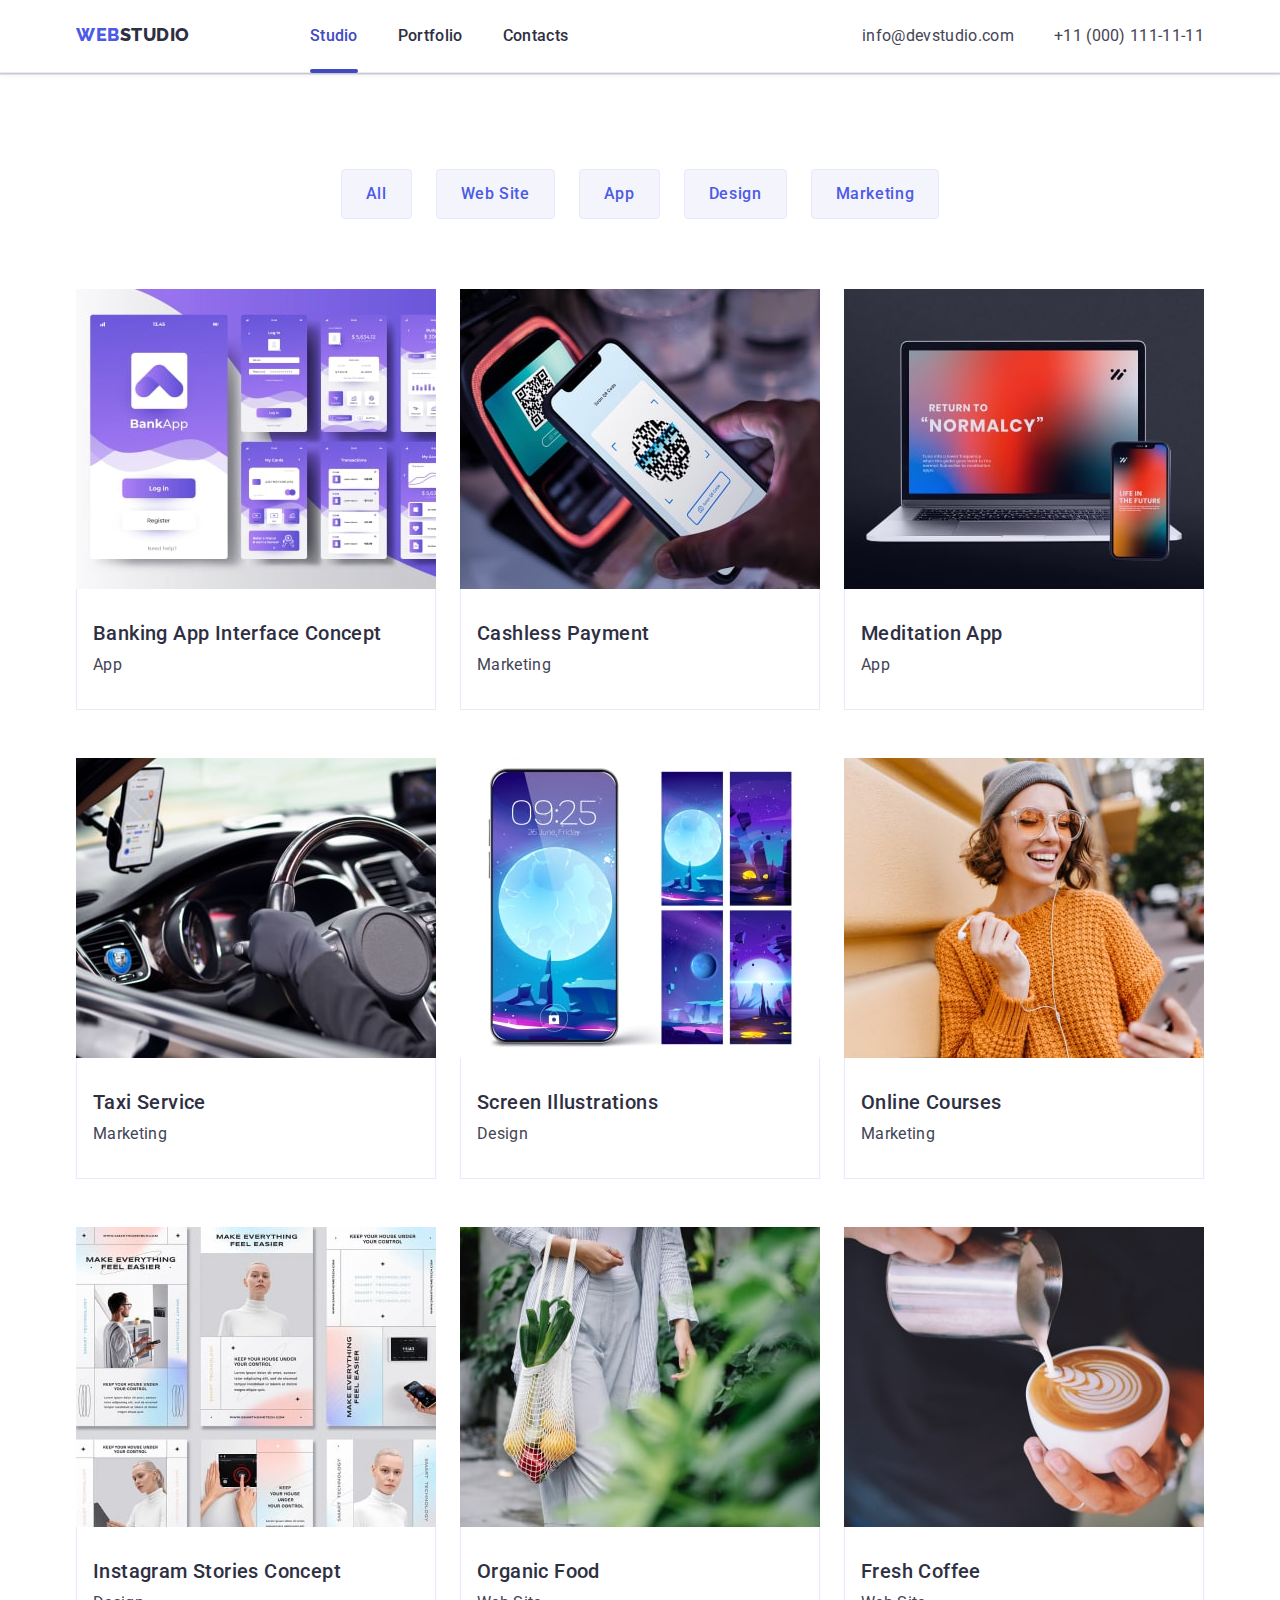
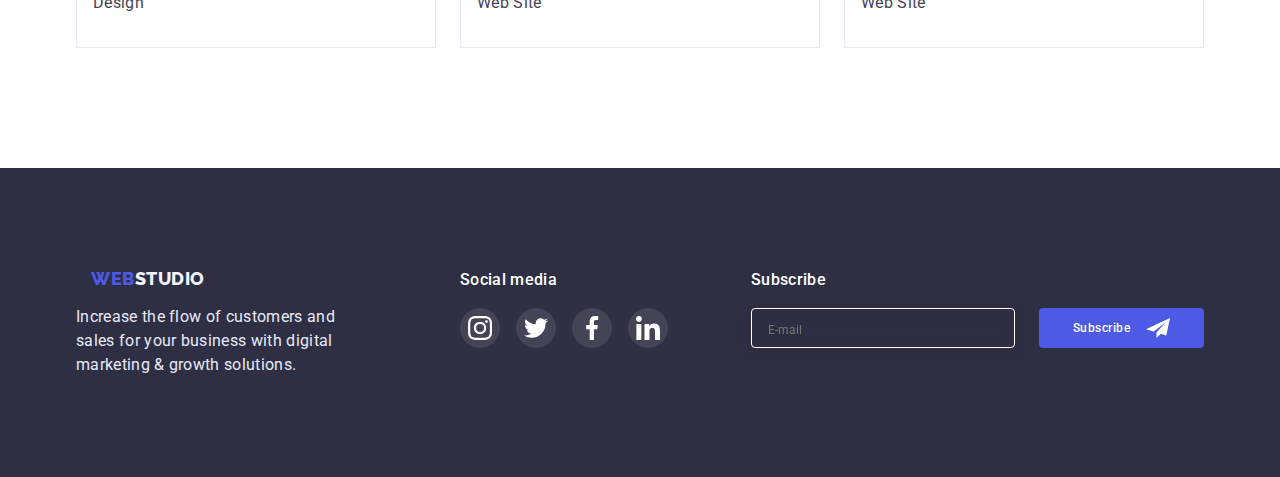
==== commit d3222023: "fixed" ====
--- a/portfolio.html
+++ b/portfolio.html
@@ -22,12 +22,18 @@
           <!-- Logo -->
           <a class="logo link" href="./index.html">Web<span class="logo-studio-header">Studio</span> </a>
           <ul class="menu list">
-            <li class="menu-item"><a class="menu-link link" href="./index.html">Studio</a></li>
-            <li class="menu-item"><a class="menu-link link current" href="./portfolio.html">Portfolio</a></li>
+            <li class="menu-item"><a class="menu-link link current" href="./index.html">Studio</a></li>
+            <li class="menu-item"><a class="menu-link link" href="./portfolio.html">Portfolio</a></li>
             <li class="menu-item"><a class="menu-link link" href="">Contacts</a></li>
-            <!-- current вказує на поточну сторінку -->
           </ul>
         </nav>
+
+        <button type="button" data-menu-open class="mobile-menu-open-btn">
+          <svg class="mobile-menu-open__icon" width="32" height="22">
+            <use href="./images/decor/icons.svg#icon-mobile-menu"></use>
+          </svg>
+        </button>
+
         <address class="contacts">
           <ul class="contacts-list list">
             <li class="contacts-item"><a class="contacts-link link" href="mailto:info@devstudio.com">info@devstudio.com</a></li>
@@ -35,6 +41,67 @@
           </ul>
         </address>
       </div>
+
+      <!--?++++++ MOBILE MENU ++++++++ -->
+      <div class="mobile-menu-wrap is-hidden" data-menu>
+        <div class="container mobile-menu-container">
+          <button type="button" data-menu-close class="mobile-menu-close-btn">
+            <svg class="mobile-menu-close__icon" width="8" height="8">
+              <use href="./images/decor/icons.svg#icon-close"></use>
+            </svg>
+          </button>
+          <div class="mobile-menu-cover">
+            <div class="mobile-menu-nav">
+              <ul class="mobile-menu-list list">
+                <li class="mobile-menu-item"><a class="mobile-menu-link link current" href="./index.html">Studio</a></li>
+                <li class="mobile-menu-item"><a class="mobile-menu-link link" href="./portfolio.html">Portfolio</a></li>
+                <li class="mobile-menu-item"><a class="mobile-menu-link link" href="">Contacts</a></li>
+              </ul>
+            </div>
+            <div class="mobile-contacts">
+              <ul class="mobile-contacts-list list">
+                <li class="mobile-contacts-item"><a class="mobile-tel-link link" href="tel:+110001111111">+11 (000) 111-11-11</a></li>
+                <li class="mobile-contacts-item"><a class="mobile-mail-link link" href="mailto:info@devstudio.com">info@devstudio.com</a></li>
+              </ul>
+
+              <div class="mobile-social">
+                <ul class="mobile-social-icon-list list">
+                  <li class="mobile-social-icon-item">
+                    <a class="mobile-social-icon-link" href="#">
+                      <svg class="mobile-social-icon-img">
+                        <use href="./images/decor/icons.svg#icon-instagram"></use>
+                      </svg>
+                    </a>
+                  </li>
+                  <li class="mobile-social-icon-item">
+                    <a class="mobile-social-icon-link" href="#">
+                      <svg class="mobile-social-icon-img">
+                        <use href="./images/decor/icons.svg#icon-twitter"></use>
+                      </svg>
+                    </a>
+                  </li>
+                  <li class="mobile-social-icon-item">
+                    <a class="mobile-social-icon-link" href="#">
+                      <svg class="mobile-social-icon-img">
+                        <use href="./images/decor/icons.svg#icon-facebook"></use>
+                      </svg>
+                    </a>
+                  </li>
+                  <li class="mobile-social-icon-item">
+                    <a class="mobile-social-icon-link" href="#">
+                      <svg class="mobile-social-icon-img">
+                        <use href="./images/decor/icons.svg#icon-linkedin"></use>
+                      </svg>
+                    </a>
+                  </li>
+                </ul>
+              </div>
+            </div>
+          </div>
+        </div>
+      </div>
+
+      <!--?++++++ / MOBILE MENU ++++++++ -->
     </header>
     <!--! MAIN -->
     <main>
@@ -229,5 +296,6 @@
         <!-- ********** / footer-subscribe-form****** -->
       </div>
     </footer>
+    <script src="./js/mobile-menu.js" type="module"></script>
   </body>
 </html>
--- a/css/styles.css
+++ b/css/styles.css
@@ -26,7 +26,8 @@
 h1,
 h2,
 h3,
-h4 p {
+h4,
+p {
   margin-top: 0;
   margin-bottom: 0;
 }
@@ -52,11 +53,12 @@
   text-decoration: none;
 }
 .container {
-  width: 1158px;
-  padding-left: 15px;
-  padding-right: 15px;
-  margin: 0 auto;
-}
+  padding-left: 16px;
+  padding-right: 16px;
+  /* 
+  outline: 1px solid grey; */
+}
+
 .hidden-header {
   /* display: none; */
   position: absolute;
@@ -92,13 +94,12 @@
   font-size: 16px;
 }
 
-/* Хоч ця якість по замовченню від браузера + наслідується від body але задала чтоб виконати вимоги автоперевірки */
-/*! ********************** / COMPONENTS ***********************/
+/*! ********************** / COMPONENTS *********************/
 
 /*! ***************** HEADER (for everyone)******************/
 .header-site {
   padding-top: var(--default-small-gap);
-  padding-bottom: var(--default-small-gap);
+  padding-bottom: 22px;
   background-color: var(--color-title-site);
   border-bottom: 1px solid var(--color-accent);
   box-shadow: 0px 2px 1px rgba(46, 47, 66, 0.08), 0px 1px 1px rgba(46, 47, 66, 0.16), 0px 1px 6px rgba(46, 47, 66, 0.08);
@@ -106,18 +107,13 @@
 
 .header-container {
   display: flex;
-  justify-content: space-between;
   align-items: center;
-}
-
-.nav-site {
-  display: flex;
 }
 
 /*?============== Logo  ==============*/
 /*== components for all logs ==*/
 .logo {
-  margin-right: 76px;
+  /* margin-right: 76px; */
   font-family: "Raleway", sans-serif;
   font-weight: 800;
   font-size: 18px;
@@ -136,72 +132,6 @@
 
 /*?============== / Logo  ==============*/
 
-/*?============== Menu  ==============*/
-.menu-link {
-  font-weight: 500;
-  font-size: 16px;
-  line-height: 1.5;
-  letter-spacing: 0.02em;
-  color: var(--color-dark);
-  transition: color var(--transition-dur-and-fun);
-  position: relative;
-}
-
-.menu-link:hover,
-.menu-link:focus,
-.menu-link:active {
-  color: var(--color-pressed-state);
-}
-
-.menu {
-  display: flex;
-  gap: 40px;
-}
-
-.current::after {
-  content: "";
-  display: block;
-  width: 100%;
-  height: 4px;
-  background: var(--color-pressed-state);
-  border-radius: 2px;
-
-  position: absolute;
-  left: 0;
-  bottom: 0;
-  transform: translateY(28px);
-}
-
-.menu-link.current {
-  color: var(--color-pressed-state);
-}
-
-/*?============== / Menu  ==============*/
-
-/*?============== Contacts  ==============*/
-
-.contacts {
-  font-style: normal;
-}
-
-.contacts-list {
-  display: flex;
-  gap: 40px;
-}
-
-.contacts-link {
-  line-height: 1.5;
-  letter-spacing: 0.02em;
-  color: var(--color-text);
-  transition: color var(--transition-dur-and-fun);
-}
-
-.contacts-link:hover,
-.contacts-link:focus {
-  color: var(--color-pressed-state);
-}
-
-/*?============== / Contacts  ==============*/
 /*! ********************** / HEADER ***********************/
 
 /*%%%%%%%%%%%%%%%%%%%%%%%% MAIN PAGE %%%%%%%%%%%%%%%%%%%%%%%%*/
@@ -210,27 +140,33 @@
 /*?============== Hero  ==============*/
 .hero {
   background-color: var(--color-dark);
-  background-image: linear-gradient(rgba(46, 47, 66, 0.7), rgba(46, 47, 66, 0.7)), url(../images/decor/hero.jpg);
+  background-image: linear-gradient(rgba(46, 47, 66, 0.7), rgba(46, 47, 66, 0.7)), url(../images/decor/hero-mob.jpg);
 
   background-position: center;
   background-size: cover;
   background-repeat: no-repeat;
 
-  max-width: 1440px;
-  height: 600px;
+  max-width: 428px;
+  height: 432px;
   margin-left: auto;
   margin-right: auto;
   text-align: center;
-  padding-top: 188px;
-  padding-bottom: 188px;
+  padding-top: 112px;
+  padding-bottom: 112px;
+}
+
+@media screen and (min-device-pixel-ratio: 2), screen and (min-resolution: 192dpi), screen and (min-resolution: 2dppx) {
+  .hero {
+    background-image: linear-gradient(rgba(46, 47, 66, 0.7), rgba(46, 47, 66, 0.7)), url(../images/decor/hero-mob@2x.jpg);
+  }
 }
 
 .title-site {
   display: block;
-  max-width: 496px;
-  margin: 0 auto calc(2 * var(--default-small-gap));
-  font-size: 56px;
-  line-height: 1.07;
+  max-width: 320px;
+  margin: 0 auto calc(3 * var(--default-small-gap));
+  font-size: 36px;
+  line-height: 1.11;
   text-align: center;
   letter-spacing: 0.02em;
   color: var(--color-title-site);
@@ -266,76 +202,36 @@
 /* Styles for <h2 class="hidden-header">, <h3 class="subtitle"> are defined in the COMPONENTS section. <p> inherits styles from body */
 
 .about-company {
-  padding-top: var(--default-big-gap);
-  padding-bottom: var(--default-big-gap);
+  padding-top: calc((var(--default-small-gap)) * 4);
+  padding-bottom: calc((var(--default-small-gap)) * 4);
 }
 
 .about-company-list {
   display: flex;
-  gap: var(--default-small-gap);
+  flex-wrap: wrap;
 }
 
 .about-company-item {
-  width: calc((100% -3 * var(--default-small-gap)) / 4);
-}
-
-/* .about-company-item:not(:last-child) {
-  margin-right: 24px;
-} */
-.about-company-icon {
-  display: flex;
-
-  /* width: 264px; */
-
-  height: 112px;
-  padding: 0;
-  margin-bottom: 8px;
-  background: var(--color-light);
-  border-radius: 4px;
-  justify-content: center;
-  align-items: center;
-}
-
-.company-icon {
-  width: 64px;
-  height: 64px;
+  width: 100%;
 }
 
 /*?=========== / About our company  ===========*/
-
-/*?=========== 3 What are we doing  ===========*/
-/* Styles for <h2 class="title"> are defined in the COMPONENTS section. */
-.doing {
-  padding-bottom: var(--default-big-gap);
-}
-
-.doing-list {
-  display: flex;
-  gap: var(--default-small-gap);
-}
-
-/* .doing-item:not(:last-child) {
-  padding-right: 24px;
-} */
-/*?=========== / What are we doing  ===========*/
 
 /*?=========== 4 Our Team  ===========*/
 .team {
   background-color: var(--color-light);
-  padding-top: var(--default-big-gap);
-  padding-bottom: var(--default-big-gap);
-}
-
-/* Styles for <h2 class="title">,  <h3 class="subtitle"> are defined in the COMPONENTS section. <p> inherits styles from body */
+  padding-top: calc((var(--default-small-gap)) * 4);
+  padding-bottom: calc((var(--default-small-gap)) * 4);
+}
 
 .team-list {
   display: flex;
-
-  gap: var(--default-small-gap);
+  flex-wrap: wrap;
+  gap: calc((var(--default-small-gap)) * 3);
 }
 
 .team-item {
-  flex-basis: calc((100% - 3 * var(--default-small-gap)) / 4);
+  flex-basis: 100%;
   box-shadow: 0px 1px 6px rgba(46, 47, 66, 0.08), 0px 1px 1px rgba(46, 47, 66, 0.16), 0px 2px 1px rgba(46, 47, 66, 0.08);
   border-radius: 0px 0px 4px 4px;
 }
@@ -346,10 +242,6 @@
   padding: 32px 0;
   border-radius: 0px 0px 4px 4px;
 }
-
-/* .team-item:not(:last-child) {
-  margin-right: 24px;
-} */
 .profession {
   text-align: center;
   margin-bottom: calc(var(--default-small-gap) / 3);
@@ -401,22 +293,24 @@
 /*?=========== 5 Customers  ===========*/
 
 .customers {
-  padding-top: var(--default-big-gap);
-  padding-bottom: var(--default-big-gap);
+  padding-top: calc((var(--default-small-gap)) * 4);
+  padding-bottom: calc((var(--default-small-gap)) * 4);
   padding-left: auto;
   padding-right: auto;
 }
 
 .customers-list {
   display: flex;
-  gap: var(--default-small-gap);
+  flex-wrap: wrap;
+  gap: calc((var(--default-small-gap)) * 3);
+  column-gap: 16px;
   margin: 0;
   padding: 0;
 }
 
 .customers-item {
   align-items: center;
-  width: calc((100% - 5 * var(--default-small-gap)) / 6);
+  width: calc((100% - 16px) / 2);
 }
 
 .customers-link {
@@ -460,25 +354,30 @@
 /*?============== Filter ==============*/
 
 .projects {
-  padding-top: 96px;
-  padding-bottom: var(--default-big-gap);
+  padding-top: calc((var(--default-small-gap)) * 2);
+  padding-bottom: calc((var(--default-small-gap)) * 2);
 }
 
 .selection-portfolio {
-  display: flex;
-  justify-content: center;
+  width: 263px;
+  height: 96px;
+  display: flex;
+  flex-wrap: wrap;
+  justify-content: start;
   gap: var(--default-small-gap);
-  margin-bottom: 72px;
+  column-gap: 16px;
+  /* gap: var(--default-small-gap); */
+  margin-bottom: calc((var(--default-small-gap)) * 2);
 }
 
 .selection-btn {
   background: var(--color-light);
   border: 1px solid var(--color-accent);
   border-radius: 4px;
-  padding: 12px 24px;
+  padding: 8px 16px;
 
   /* Button Text */
-  font-family: inherit;
+  font-family: "Roboto", sans-serif;
   font-weight: 500;
   font-size: 16px;
   line-height: 1.5;
@@ -508,11 +407,12 @@
 .projects-list {
   display: flex;
   flex-wrap: wrap;
-  gap: calc(2 * var(--default-small-gap)) var(--default-small-gap);
+  gap: calc((var(--default-small-gap)) * 2);
+  column-gap: var(--default-small-gap);
 }
 
 .projects-item {
-  flex-basis: calc((100% - 2 * var(--default-small-gap)) / 3);
+  flex-basis: 100%;
 }
 
 .projects-link {
@@ -574,23 +474,22 @@
 /*! ***************** FOOTER (for everyone)******************/
 .footer-site {
   background: var(--color-dark);
-  padding-top: 100px;
-  padding-bottom: 100px;
+  padding-top: calc((var(--default-small-gap)) * 4);
+  padding-bottom: calc((var(--default-small-gap)) * 4);
   padding-right: 0;
   padding-left: 0;
-  max-width: 1440px;
   margin-left: auto;
   margin-right: auto;
 }
-
 .footer-cotainer {
   display: flex;
+  flex-wrap: wrap;
 }
 
 .logo-footer {
   display: block;
-  margin-right: 0;
-  margin-bottom: 16px;
+  margin: 0 auto 16px;
+  text-align: center;
 }
 
 .logo-studio-footer {
@@ -599,19 +498,17 @@
 
 .footer-text {
   color: var(--color-accent);
+  display: block;
 }
 
 .footer-info {
-  max-width: 264px;
-  margin-right: var(--default-big-gap);
+  max-width: 268px;
 }
 
 /*************** footer-social-icon *************/
-/* .footer-social-icon {
-  width: 208px;
-  height: 80px;
-  margin-right: 80px;
-} */
+.footer-social-icon {
+  max-width: 208px;
+}
 
 .footer-social-title {
   margin-top: 0;
@@ -621,8 +518,8 @@
   font-size: 16px;
   line-height: 1.5em;
   letter-spacing: 0.02em;
-
   color: var(--color-title-site);
+  text-align: center;
 }
 
 .footer-social-icon-list {
@@ -664,19 +561,19 @@
 /************** footer-subscribe-form  ********/
 
 .footer-subscribe-form {
-  width: 453px;
-  height: 80px;
-  margin-left: auto;
+  width: 100%;
+  height: 136px;
   display: flex;
   flex-direction: column;
-  justify-content: start;
-  width: 453px;
   padding: 0;
-  height: 80px;
-}
+}
+
 .subscribe-wrapper {
-  display: flex;
-  gap: var(--default-small-gap);
+  width: 100%;
+  display: flex;
+  gap: 16px;
+  flex-direction: column;
+  align-items: center;
 }
 .subscribe-text {
   margin-top: 0;
@@ -686,10 +583,11 @@
   line-height: 1.5;
   letter-spacing: 0.02em;
   color: var(--color-title-site);
+  text-align: center;
 }
 
 .footer-subscribe-input {
-  width: 264px;
+  width: 100%;
   height: 40px;
   padding: 8px 16px;
   border: 1px solid var(--color-title-site);
@@ -700,14 +598,16 @@
 .footer-subscribe-input {
   color: var(--color-title-site);
 }
+
 .footer-subscribe-input::placeholder {
   font-size: 12px;
   line-height: 2;
 }
+
 .subscribe-btn {
   display: flex;
   height: 40px;
-  min-width: 165px;
+  width: 165px;
   align-items: center;
   justify-content: center;
   padding: 8px var(--default-small-gap);
@@ -764,9 +664,9 @@
 
 .modal {
   position: absolute;
-  min-width: 408px;
+  min-width: 392px;
   /* min-height: 584px; */
-  padding: 72px var(--default-small-gap) var(--default-small-gap);
+  padding: 72px 16px var(--default-small-gap);
   top: 50%;
   left: 50%;
   transform: translate(-50%, -50%) scale(1);
@@ -837,7 +737,7 @@
 }
 
 .modal-label:nth-last-child(4) {
-  margin-bottom: 16px;
+  margin-bottom: 18px;
 }
 
 .modal-input {
--- a/css/media.css
+++ b/css/media.css
@@ -1,6 +1,194 @@
 /* ! @@@@@@@@@@@@@@@@@@@@@@@@@@@@@@@@@@@@@@@@@@@@@@@@@@@@@@@@@@@ */
 /* ! @@@@@@@@@@@@@@@@@@@@@   MOBILE    @@@@@@@@@@@@@@@@@@@@@@@@@ */
 /* ! @@@@@@@@@@@@@@@@@@@@@@@@@@@@@@@@@@@@@@@@@@@@@@@@@@@@@@@@@@@ */
+
+/* ?++++++ MOBILE MENU ++++++++ */
+.mobile-menu-wrap {
+  position: fixed;
+  width: 100%;
+  height: 100%;
+  z-index: 1000000;
+  top: 0;
+  left: 0;
+  overflow-y: scroll;
+  /* background-color: var(--color-title-site); */
+  /* background-color: transparent; */
+
+  opacity: 1;
+  transition: opacity var(--transition-dur-and-fun), transform var(--transition-dur-and-fun);
+}
+
+.mobile-menu-wrap.is-hidden {
+  opacity: 0;
+  pointer-events: none;
+  opacity: hidden;
+}
+
+.mobile-menu-wrap.is-hidden .modal {
+  transform: translate(-50%, -50%) scale(0.25);
+}
+
+.mobile-menu-container {
+  max-width: 428px;
+  max-height: 796px;
+  z-index: index 10001;
+
+  position: relative;
+  padding: 80px 35px 40px 40px;
+  background-color: var(--color-title-site);
+  box-shadow: 0px 2px 1px rgba(46, 47, 66, 0.08), 0px 1px 1px rgba(46, 47, 66, 0.16), 0px 1px 6px rgba(46, 47, 66, 0.08);
+}
+
+.mobile-menu-cover {
+  display: flex;
+  flex-direction: column;
+  justify-content: space-between;
+  width: 100%;
+  height: 676px;
+}
+
+.mobile-menu-close-btn {
+  position: absolute;
+  top: var(--default-small-gap);
+  right: var(--default-small-gap);
+
+  display: flex;
+  justify-content: center;
+  align-items: center;
+
+  width: var(--default-small-gap);
+  height: var(--default-small-gap);
+
+  background: var(--color-accent);
+  border: 1px solid rgba(0, 0, 0, 0.1);
+  border-radius: 50%;
+
+  padding: 0;
+
+  transition: background-color var(--transition-dur-and-fun), fill var(--transition-dur-and-fun);
+}
+
+.modal-close-btn:focus {
+  background-color: var(--color-pressed-state);
+  fill: var(--color-title-site);
+}
+
+/* .mobile-menu-container {
+  display: flex;
+  flex-direction: column;
+  justify-content: space-between;
+} */
+
+/*?============== mobile-menu-nav  ==============*/
+.mobile-menu-nav {
+  margin-bottom: auto;
+}
+.mobile-menu-link {
+  font-weight: 700;
+  font-size: 36px;
+  line-height: 1.11;
+  letter-spacing: 0.02em;
+  text-transform: capitalize;
+  color: var(--color-dark);
+  transition: color var(--transition-dur-and-fun);
+  position: relative;
+}
+
+.menu-link:focus,
+.menu-link:active {
+  color: var(--color-pressed-state);
+}
+
+.mobile-menu {
+  /* display: flex;
+  flex-direction: column;
+  gap: 40px;
+  align-items: start; */
+}
+
+.mobile-menu-item {
+  margin-bottom: 40px;
+}
+
+.mobile-menu-link.current {
+  color: var(--color-pressed-state);
+}
+
+/*?============== / mobile-menu-nav  ==============*/
+
+/*?============== mobile-contacts  ==============*/
+
+.mobile-contacts-list {
+  /* display: flex;
+  flex-direction: column;
+  gap: 40px;
+  align-items: start; */
+  margin-bottom: 48px;
+}
+
+.mobile-mail-link {
+  font-style: normal;
+  font-weight: 500;
+  font-size: 20px;
+  line-height: 1.2;
+  letter-spacing: 0.02em;
+  color: var(--color-text);
+}
+.mobile-tel-link {
+  display: block;
+  font-style: normal;
+  font-weight: 700;
+  font-size: 36px;
+  line-height: 1.11;
+  letter-spacing: 0.02em;
+  text-transform: capitalize;
+  color: var(--color-primary-brand);
+  margin-bottom: 40px;
+}
+
+/*?============== / mobile-contacts  ==============*/
+
+/* <!-- contacts in social networks --> */
+
+.mobile-social-icon-list {
+  display: flex;
+  margin-left: 0;
+  margin-right: 0;
+  padding: 0;
+  justify-content: space-between;
+}
+
+.mobile-social-icon-item {
+  width: 40px;
+  height: 40px;
+}
+
+.mobile-social-icon-link {
+  width: 100%;
+  height: 100%;
+  margin: 0;
+  padding: 0;
+  display: flex;
+  border-radius: 50%;
+  background: var(--color-primary-brand);
+  display: flex;
+  align-items: center;
+  justify-content: center;
+  transition: background-color var(--transition-dur-and-fun);
+}
+
+.mobile-social-icon-img {
+  width: var(--default-small-gap);
+  height: var(--default-small-gap);
+  fill: var(--color-title-site);
+}
+
+.mobile-social-icon-link:focus {
+  background: var(--color-pressed-state);
+}
+
+/* <!-- /mobile -contacts in social networks --> */
+/* ?++++++ MOBILE MENU ++++++++ */
 
 @media screen and (min-width: 320px) {
   /*?===========  Our Team  ===========*/
@@ -37,7 +225,7 @@
 
   /*%%%%%%%%%%%%%%%%%%%%%%%% MAIN PAGE %%%%%%%%%%%%%%%%%%%%%%%%*/
 
-  /*! ********************** MAIN INDEX  ***********************/
+  /*! ********************** MAIN INDEX  *********************/
   /*?============== Hero  ==============*/
   /* у базових стилях */
   /*?============== / 1 Hero  ==============*/
@@ -62,6 +250,7 @@
 
   .mobile-menu-open-btn {
     margin-left: auto;
+    margin-right: 8px;
     background-color: transparent;
     border: none;
     padding: 0;
@@ -93,7 +282,8 @@
   .container {
     width: 768px;
   }
-  .mobile-menu-open-btn {
+  .mobile-menu-open-btn,
+  .mobile-menu-wrap {
     display: none;
   }
 
@@ -251,6 +441,52 @@
   }
 
   /*?=========== / 5 Customers  ===========*/
+
+  /*! ********************* / MAIN INDEX *********************/
+
+  /*%%%%%%%%%%%%%%%%%%%%%%%% / MAIN PAGE %%%%%%%%%%%%%%%%%%%%%%%%*/
+
+  /*%%%%%%%%%%%%%%%%%%%%%%%% PORTFOLIO %%%%%%%%%%%%%%%%%%%%%%%%*/
+  /*! ********************  MAIN PORTFOLIO*********************/
+  /*?=========== Our projects  ===========*/
+
+  /* Styles for <h2 class="hidden-header">,  are defined in the COMPONENTS section. */
+  /*?============== Filter ==============*/
+
+  .projects {
+    padding-top: 64px;
+    padding-bottom: calc((var(--default-small-gap)) * 4);
+  }
+
+  .selection-portfolio {
+    width: 100%;
+    height: 48px;
+    flex-wrap: nowrap;
+    justify-content: space-between;
+    gap: var(--default-small-gap);
+    margin-bottom: 64px;
+  }
+
+  .selection-btn {
+    padding: 12px var(--default-small-gap);
+  }
+
+  /*?============== / Filter ==============*/
+
+  /*?========= /Photo gallery of projects ==========*/
+
+  .projects-list {
+    gap: 72px;
+    column-gap: 16px;
+  }
+
+  .projects-item {
+    flex-basis: calc((100% - 16px) / 2);
+  }
+
+  /*?========= / Photo gallery of projects ==========*/
+  /*! ******************** / MAIN PORTFOLIO *********************/
+  /*%%%%%%%%%%%%%%%%%%%%%%%% /PORTFOLIO %%%%%%%%%%%%%%%%%%%%%%%%*/
 
   /*! ***************** FOOTER (for everyone)******************/
   .footer-site {
@@ -504,6 +740,42 @@
   }
   /*?=========== / 5 Customers  ===========*/
 
+  /*%%%%%%%%%%%%%%%%%%%%%%%% / MAIN PAGE %%%%%%%%%%%%%%%%%%%%%%%%*/
+
+  /*%%%%%%%%%%%%%%%%%%%%%%%% PORTFOLIO %%%%%%%%%%%%%%%%%%%%%%%%*/
+  /*! ********************  MAIN PORTFOLIO*********************/
+  /*?=========== Our projects  ===========*/
+
+  /* Styles for <h2 class="hidden-header">,  are defined in the COMPONENTS section. */
+  /*?============== Filter ==============*/
+  .projects {
+    padding-top: 96px;
+    padding-bottom: var(--default-big-gap);
+  }
+
+  .selection-portfolio {
+    justify-content: center;
+    margin-bottom: 72px;
+  }
+
+  /*?============== / Filter ==============*/
+
+  /*?========= /Photo gallery of projects ==========*/
+
+  .projects-list {
+    gap: calc(2 * var(--default-small-gap));
+    column-gap: var(--default-small-gap);
+  }
+
+  .projects-item {
+    flex-basis: calc((100% - 2 * var(--default-small-gap)) / 3);
+  }
+
+  /*?========= / Photo gallery of projects ==========*/
+  /*! ******************** / MAIN PORTFOLIO *********************/
+
+  /*%%%%%%%%%%%%%%%%%%%%%%%% /PORTFOLIO %%%%%%%%%%%%%%%%%%%%%%%%*/
+
   /*! ***************** FOOTER (for everyone)******************/
   .footer-site {
     padding-top: 100px;
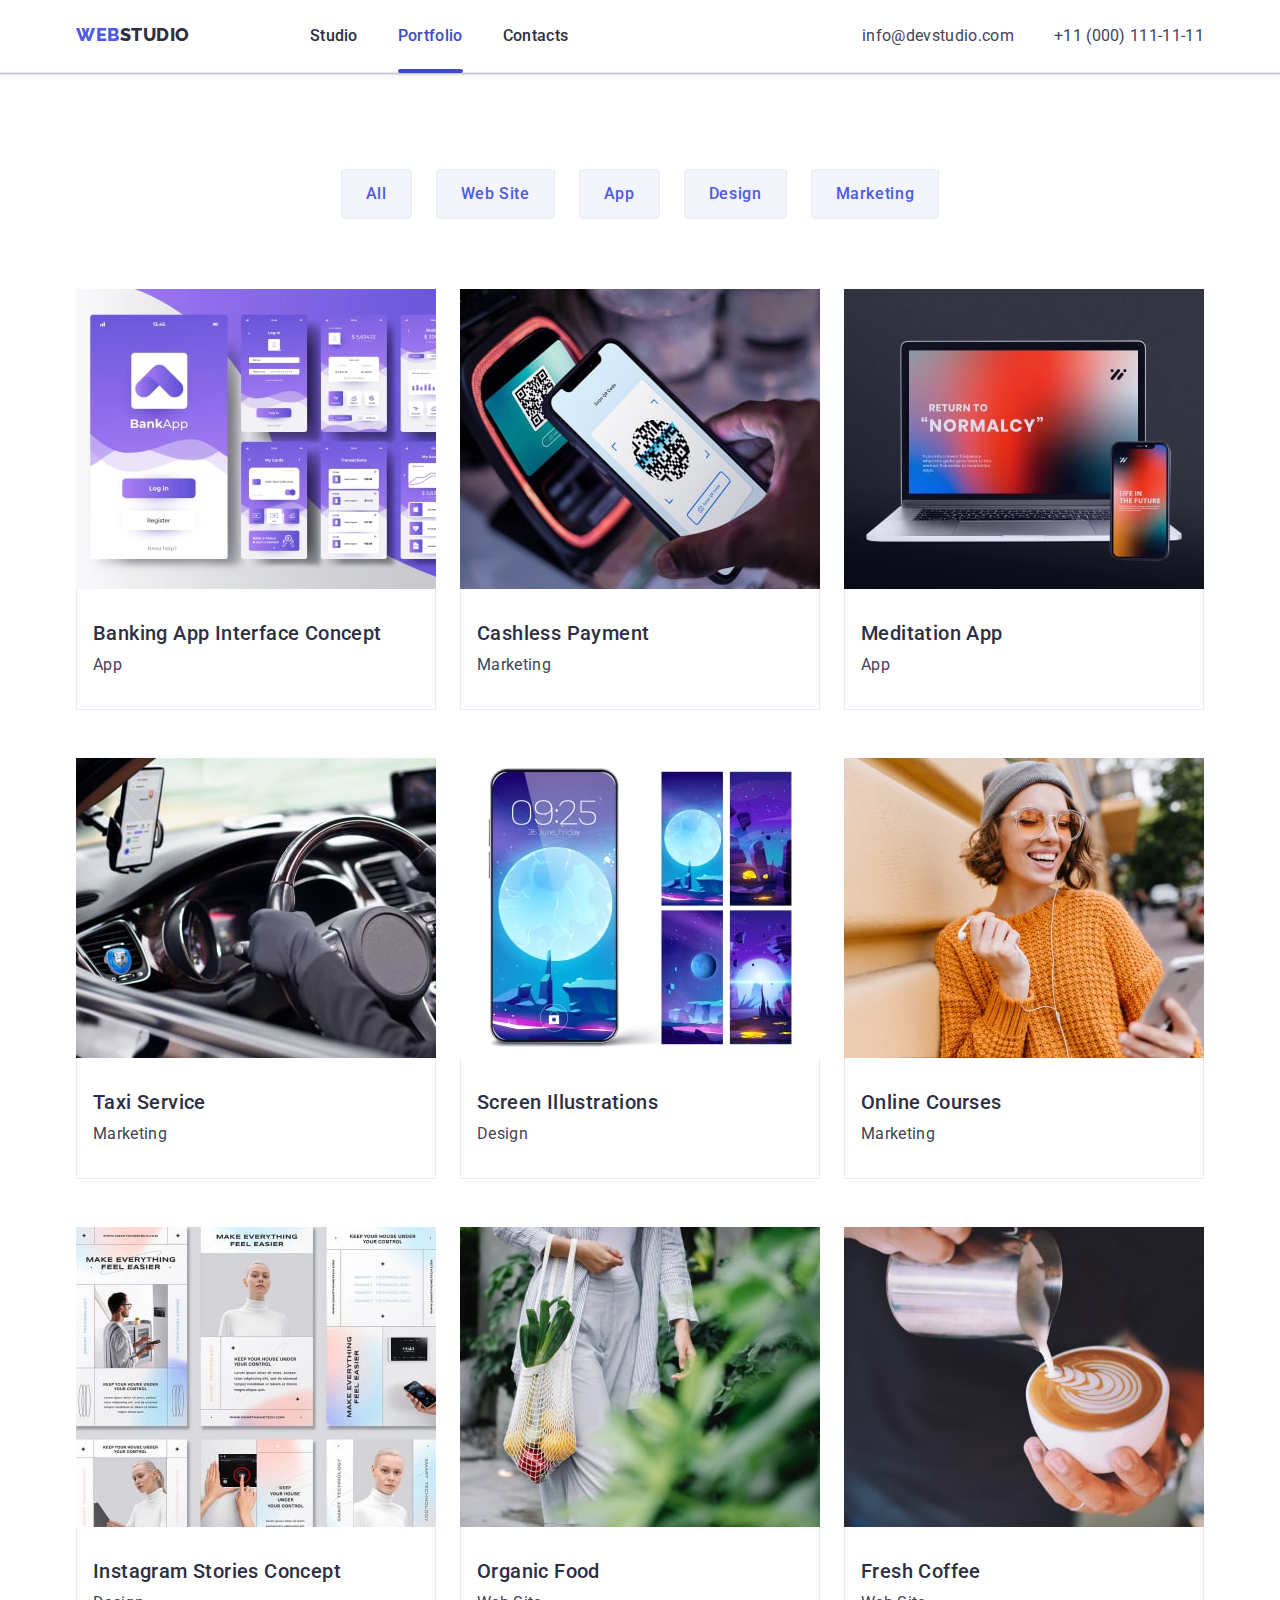
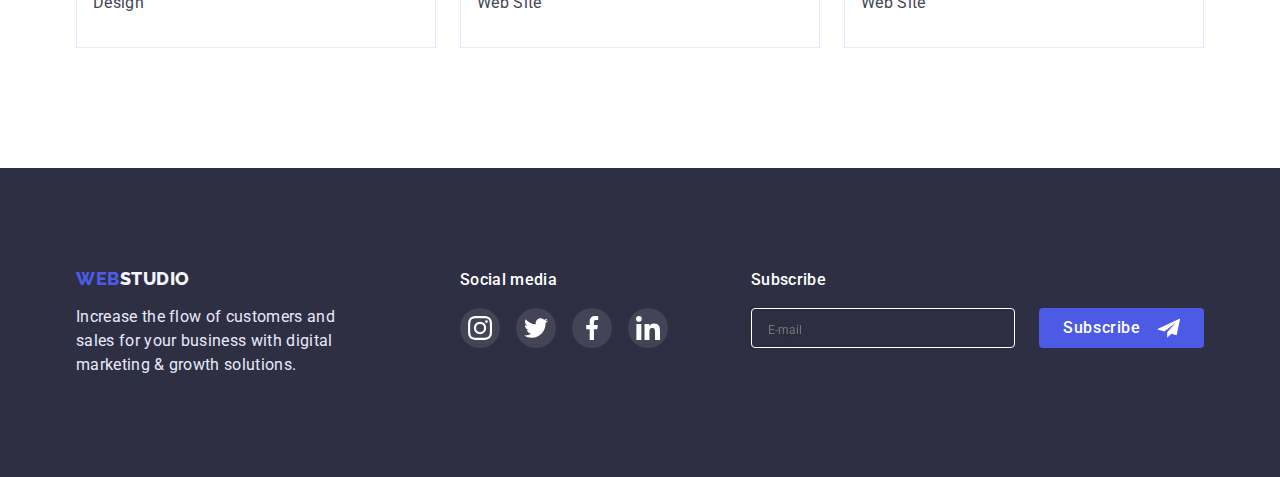
==== commit 289152c3: "bug fixes" ====
--- a/portfolio.html
+++ b/portfolio.html
@@ -22,8 +22,8 @@
           <!-- Logo -->
           <a class="logo link" href="./index.html">Web<span class="logo-studio-header">Studio</span> </a>
           <ul class="menu list">
-            <li class="menu-item"><a class="menu-link link current" href="./index.html">Studio</a></li>
-            <li class="menu-item"><a class="menu-link link" href="./portfolio.html">Portfolio</a></li>
+            <li class="menu-item"><a class="menu-link link" href="./index.html">Studio</a></li>
+            <li class="menu-item"><a class="menu-link link current" href="./portfolio.html">Portfolio</a></li>
             <li class="menu-item"><a class="menu-link link" href="">Contacts</a></li>
           </ul>
         </nav>
--- a/css/styles.css
+++ b/css/styles.css
@@ -359,11 +359,9 @@
 }
 
 .selection-portfolio {
-  width: 263px;
-  height: 96px;
   display: flex;
   flex-wrap: wrap;
-  justify-content: start;
+
   gap: var(--default-small-gap);
   column-gap: 16px;
   /* gap: var(--default-small-gap); */
@@ -562,7 +560,7 @@
 
 .footer-subscribe-form {
   width: 100%;
-  height: 136px;
+
   display: flex;
   flex-direction: column;
   padding: 0;
@@ -619,7 +617,7 @@
   line-height: 1.5;
   letter-spacing: 0.04em;
   color: var(--color-title-site);
-  font-size: 12px;
+  font-size: 16px;
   line-height: 1.17;
   letter-spacing: 0.04em;
   transition: background-color var(--transition-dur-and-fun);
@@ -762,7 +760,7 @@
 .modal-input-icon {
   position: absolute;
   width: 18px;
-  height: 18px;
+  height: 24px;
   left: 16px;
   top: calc(50% - (var(--default-small-gap) / 6));
   transform: translateY(-50%);
@@ -842,7 +840,7 @@
   line-height: 1.5;
   letter-spacing: 0.04em;
   color: var(--color-title-site);
-  font-size: 12px;
+  font-size: 16px;
   line-height: 1.17;
   letter-spacing: 0.04em;
   transition: background-color var(--transition-dur-and-fun);
--- a/css/media.css
+++ b/css/media.css
@@ -97,13 +97,6 @@
 .menu-link:focus,
 .menu-link:active {
   color: var(--color-pressed-state);
-}
-
-.mobile-menu {
-  /* display: flex;
-  flex-direction: column;
-  gap: 40px;
-  align-items: start; */
 }
 
 .mobile-menu-item {
@@ -301,6 +294,7 @@
 
   .logo {
     margin-right: 120px;
+    text-align: left;
   }
 
   /*?============== Menu  ==============*/
@@ -459,10 +453,9 @@
   }
 
   .selection-portfolio {
-    width: 100%;
+    justify-content: center;
     height: 48px;
     flex-wrap: nowrap;
-    justify-content: space-between;
     gap: var(--default-small-gap);
     margin-bottom: 64px;
   }
